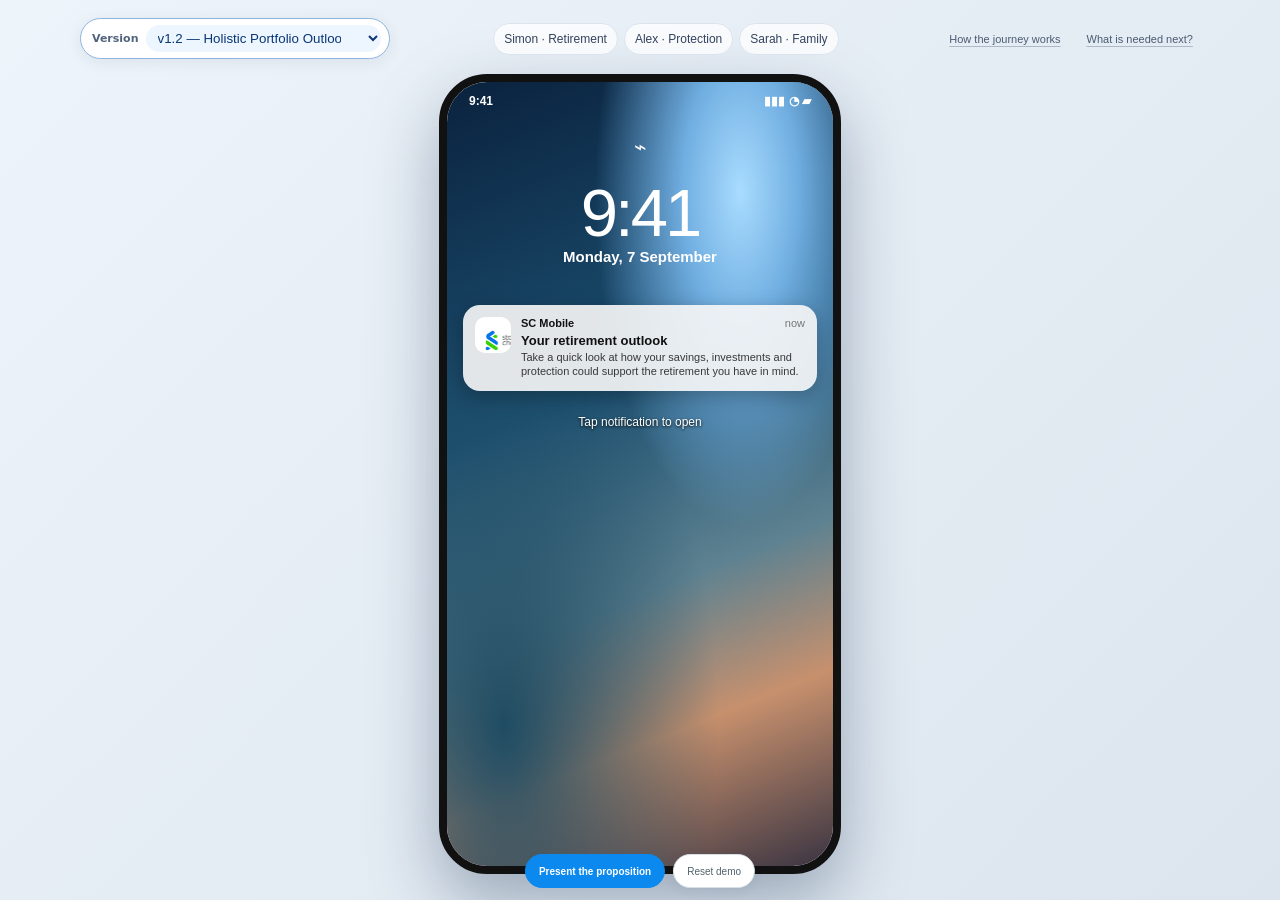
==== versions/v1.2/index.html @ a0df7740 "feat: add holistic portfolio outlook presentation" ====
<!doctype html>
<html lang="en">
  <head>
    <meta charset="utf-8" />
    <meta name="viewport" content="width=device-width, initial-scale=1" />
    <meta name="description" content="SC Mobile needs-intelligence demonstrator using synthetic data." />
    <link rel="icon" href="data:," />
    <title>SCB | Protection Insights Prototype</title>
    <link rel="stylesheet" href="styles.css" />
  </head>
  <body>
    <aside class="demo-bar" aria-label="Prototype controls">
      <nav aria-label="Demo personas">
        <a href="?persona=simon" data-persona="simon" aria-describedby="persona-popover" aria-expanded="false">Simon · Retirement</a>
        <a href="?persona=alex" data-persona="alex" aria-describedby="persona-popover" aria-expanded="false">Alex · Protection</a>
        <a href="?persona=sarah" data-persona="sarah" aria-describedby="persona-popover" aria-expanded="false">Sarah · Family</a>
      </nav>
      <div class="demo-guides" role="group" aria-label="Presenter guides">
      <div class="moment-explainer">
        <button class="moment-trigger" type="button" aria-label="See how the client intelligence journey works" aria-controls="moment-callout" aria-expanded="false">How the journey works</button>
        <aside id="moment-callout" class="moment-callout" role="note" aria-hidden="true">
          <strong>From data to a useful conversation</strong>
          <p class="journey-logic-intro">The deck's strategy, shown through this illustrative customer journey.</p>
          <ol class="journey-logic">
            <li><span class="logic-step">01</span><div><b>Build the client picture</b><small>Bring together bank-held, partner and customer-shared information; make gaps visible.</small><em>In the demo: financial picture</em></div></li>
            <li><span class="logic-step">02</span><div><b>Anticipate a possible need</b><small>Use a life event or financial signal to raise a relevant question before a product.</small><em>In the demo: three illustrative moments</em></div></li>
            <li><span class="logic-step">03</span><div><b>Choose the right response</b><small>Let the customer validate or correct the need, then explore, defer or decline.</small><em>In the demo: customer validation</em></div></li>
            <li><span class="logic-step">04</span><div><b>Start the right conversation</b><small>Offer a useful digital next step or a conversation with an adviser.</small><em>In the demo: options and adviser handoff</em></div></li>
            <li class="logic-future"><span class="logic-step">05</span><div><b>Learn from outcomes</b><small>Use corrections and eventual outcomes to improve future relevance.</small><em>Future state: this prototype keeps responses in-session; it has no learning loop.</em></div></li>
          </ol>
          <small class="logic-footnote">Personas and calculations are illustrative. A modelled need remains a hypothesis until the customer validates it.</small>
        </aside>
      </div>
      <div class="next-steps-explainer">
        <details class="next-steps-details">
          <summary class="moment-trigger" aria-label="See the data and architecture needed for an SCB pilot">What is needed next?</summary>
          <button class="next-guide-backdrop" type="button" tabindex="-1" data-close-next-guide aria-label="Close data readiness guide"></button>
          <aside class="moment-callout next-steps-callout" role="dialog" aria-modal="true" aria-labelledby="next-guide-title">
            <div class="next-guide-heading"><strong id="next-guide-title">A practical path to a trusted household view</strong><button class="next-guide-close" type="button" data-close-next-guide aria-label="Close data readiness guide">×</button></div>
            <p class="journey-logic-intro">Bring mortgage, family, savings and protection context together carefully, then test whether it helps customers understand their outlook.</p>
            <div class="target-data-flow" role="img" aria-label="Bank and partner sources plus customer context flow into a sourced portfolio view, a review question and an appropriate next step">
              <span>Sources</span><i aria-hidden="true">&rsaquo;</i><span>Household view</span><i aria-hidden="true">&rsaquo;</i><span>Portfolio insight</span><i aria-hidden="true">&rsaquo;</i><span>Customer choice</span><i aria-hidden="true">&rsaquo;</i><span>Outcome</span>
            </div>
            <p class="data-flow-caption">Target architecture to validate with SCB. Current platforms, access and ownership are not yet confirmed.</p>
            <section class="recommended-use-case" aria-labelledby="recommended-use-case-title">
              <span class="use-case-kicker">Recommended first increment</span>
              <h2 id="recommended-use-case-title">A trusted snapshot of protection already visible to SCB</h2>
              <p>For one agreed customer group and selected policy categories, create a read-only view with the source and last-updated date. Keep mortgage, family and savings context visible as separate inputs.</p>
              <div class="use-case-boundary"><strong>Be clear about the limit:</strong> this is a starting view, not proof of complete cover, a coverage-gap calculation or a product recommendation. “Not visible” does not mean “no cover.”</div>
              <small><strong>First data gate:</strong> agree a permitted sample, source owner and matching approach; check policyholder/insured links and fields such as insurer, product, status, benefit or limit, and key dates.</small>
            </section>
            <h3 class="increment-heading">What increment one can prove</h3>
            <ol class="increment-list">
              <li><span class="increment-number">1</span><div><b>Check data fitness</b><small>Measure permitted access, links between customer, policyholder and covered person, key-field completeness, freshness, duplicates and conflicting records.</small><em>Learn: which sources and fields are dependable enough for a first view.</em></div></li>
              <li><span class="increment-number">2</span><div><b>Test whether the view makes sense</b><small>Ask reviewers to find a policy, identify its source and date, and explain what “not visible” means.</small><em>Measure: task success, source/status understanding, corrections and confusing labels.</em></div></li>
              <li><span class="increment-number">3</span><div><b>Agree what to build next</b><small>Review data gaps and customer feedback with product, operations and control owners.</small><em>Learn: what customers need to add, which policy type to include next and what permissions are still needed.</em></div></li>
            </ol>
            <div class="first-increment-measures"><b>Measures to establish</b><div><strong>Record quality</strong><span>Reference-checked matches across customer, policyholder and covered person; key-field completeness; record age; duplicates and conflicts.</span></div><div><strong>Customer clarity</strong><span>Can people identify the source and date, distinguish “not visible” from “no cover”, and spot details to correct?</span></div><div><strong>What we learn</strong><span>Which sources are usable, what context is missing, and what should be added in the next increment.</span></div></div>
            <div class="first-increment-outcome"><b>Outcome</b><span>A source-labelled snapshot, a data-quality baseline and an evidence-based next-step decision. Set thresholds after profiling rather than inventing targets in advance.</span></div>
            <div class="data-team-ask"><b>What we need from the Data team</b><span>Help scope the sample, identify policy and household data owners, confirm permitted access and matching keys, and agree how data quality and customer comprehension will be reviewed.</span></div>
            <p class="data-principle"><strong>What this will not prove yet:</strong> total cover, a true protection gap, sales uplift or that every external policy can be identified.</p>
          </aside>
        </details>
      </div>
      </div>
    </aside>
    <div id="persona-popover" class="persona-popover" role="tooltip" aria-hidden="true"></div>
    <main class="stage">
      <section class="phone" aria-label="SC Mobile prototype">
        <div id="app" class="app" aria-live="polite"></div>
      </section>
    </main>
    <footer class="demo-footer" aria-label="Prototype controls">
      <a class="demo-presenter-link" href="presentation.html">Present the proposition</a>
      <button class="demo-reset" type="button" aria-label="Reset demo to the selected persona's starting screen">Reset demo</button>
    </footer>
    <script src="../version-selector.js" defer></script>
    <script src="app.js"></script>
  </body>
</html>
---- versions/v1.2/styles.css ----
:root { --navy:#06296f; --navy-2:#0d3b8f; --blue:#1868d8; --green:#3d9e76; --ink:#17233d; --muted:#64708a; --line:#e8ebf1; --paper:#fff; --wash:#f5f7fb; --warning:#f7a600; --danger:#bb2c3b; --radius:20px; font-family:Inter, ui-sans-serif, system-ui, -apple-system, BlinkMacSystemFont, "Segoe UI", sans-serif; color:var(--ink); }
* { box-sizing:border-box; } body { margin:0; min-width:320px; background:radial-gradient(circle at 50% 10%,#e7f3ff 0,transparent 30%),#eef1f7; }
.demo-bar { position:fixed; z-index:3; top:18px; left:50%; transform:translateX(-50%); width:min(920px,calc(100% - 36px)); display:flex; align-items:center; justify-content:space-between; gap:18px; color:#37445d; font-size:12px; }
.demo-pill { background:#fff; border:1px solid #dde3ed; padding:8px 12px; border-radius:999px; box-shadow:0 3px 15px #15264a14; } .demo-reset { border:1px solid #dde3ed;border-radius:999px;background:#fff;color:#33425f;padding:8px 11px;font:inherit;font-size:11px;cursor:pointer;touch-action:manipulation; } .demo-reset:hover,.demo-reset:focus-visible { border-color:var(--blue);color:var(--navy);outline:2px solid var(--blue);outline-offset:2px; } .demo-bar nav { display:flex; gap:6px; } .demo-bar a { color:#33425f; background:#ffffffb8; border:1px solid #dde3ed; padding:8px 10px; border-radius:999px; text-decoration:none; } .demo-bar a:hover,.demo-bar a:focus { color:var(--navy); border-color:var(--blue); outline:none; }
.moment-explainer { position:relative;display:flex;justify-content:flex-end; }
.moment-trigger { border:0;background:transparent;color:#4c5b72;padding:5px 7px;font:inherit;font-size:11px;text-decoration:underline;text-decoration-color:#aeb8c7;text-underline-offset:3px;cursor:pointer; }
.moment-trigger:hover,.moment-trigger:focus-visible { color:var(--navy);outline:2px solid var(--blue);outline-offset:2px;border-radius:5px; }
.moment-callout { position:absolute;z-index:12;top:calc(100% + 9px);right:0;width:min(310px,calc(100vw - 24px));padding:15px 16px;background:var(--paper);border:1px solid var(--line);border-radius:13px;box-shadow:0 8px 24px #15264a20;color:var(--ink);font-size:12px;line-height:1.45;opacity:0;visibility:hidden;transform:translateY(-3px);transition:opacity .18s ease,transform .18s ease,visibility .18s;pointer-events:none; }
.moment-callout:before { content:"";position:absolute;right:22px;top:-7px;width:12px;height:12px;background:var(--paper);border-top:1px solid var(--line);border-left:1px solid var(--line);transform:rotate(45deg); }
.moment-callout.is-visible { opacity:1;visibility:visible;transform:translateY(0);pointer-events:auto; }
.moment-callout > strong { display:block;font-size:14px;line-height:1.25; }
.moment-callout p { margin:8px 0;color:#344158;font-size:13px;line-height:1.55; }
.moment-callout small { display:block;padding-top:7px;border-top:1px solid var(--line);color:var(--muted);font-size:11px; }
.moment-callout { width:min(440px,calc(100vw - 24px));max-height:min(76vh,690px);overflow-y:auto;overscroll-behavior:contain; }
.moment-callout > strong { font-size:16px; }
.moment-callout .journey-logic-intro { margin:5px 0 12px;color:#66727c;font-size:11px;line-height:1.4; }
.journey-logic { display:grid;gap:7px;margin:0;padding:0;list-style:none; }
.journey-logic li { display:grid;grid-template-columns:25px minmax(0,1fr);gap:9px;padding:9px 10px;border:1px solid #e7edf1;border-radius:10px;background:#fbfcfd; }
.journey-logic .logic-step { width:24px;height:24px;display:grid;place-items:center;border-radius:50%;background:#e7f5ff;color:#0874bd;font-size:9px;font-weight:850; }
.journey-logic li > div { min-width:0; }
.journey-logic b,.journey-logic small,.journey-logic em { display:block; }
.journey-logic b { color:#202a32;font-size:10px;line-height:1.3; }
.journey-logic li small { padding:0;border:0;color:#5d6871;font-size:9px;line-height:1.4; }
.journey-logic em { margin-top:4px;color:#0874bd;font-size:8px;font-style:normal;font-weight:750;line-height:1.35; }
.journey-logic .logic-future { border-style:dashed;background:#fffefa; }
.journey-logic .logic-future .logic-step { background:#f3f0e7;color:#786736; }
.moment-callout .logic-footnote { margin-top:10px;padding-top:8px;color:#64717a;font-size:9px;line-height:1.4; }
.stage { min-height:100vh; display:grid; place-items:center; padding:74px 24px 26px; } .phone { width:402px; height:820px; background:#fff; border:11px solid #151d2a; border-radius:45px; overflow:hidden; box-shadow:0 28px 68px #1c33545c,0 1px 0 #ffffffa8 inset; position:relative; } .phone-status { height:31px; color:#fff; background:var(--navy); display:flex; align-items:center; justify-content:space-between; font-size:12px; font-weight:700; padding:0 18px; letter-spacing:.2px; }
.app { height:calc(100% - 31px); overflow:hidden; background:var(--wash); position:relative; } .screen { height:100%; overflow-y:auto; overflow-x:hidden; overscroll-behavior:contain; -webkit-overflow-scrolling:touch; padding-bottom:82px; scrollbar-width:thin; scrollbar-color:#cbd2dc transparent; } .screen::-webkit-scrollbar { display:block;width:4px; } .screen::-webkit-scrollbar-thumb { background:#cbd2dc;border-radius:999px; }
.top-gradient { min-height:136px; padding:15px 18px 20px; color:#fff; background:linear-gradient(150deg,#143f96,#051955 72%); } .top-line { display:flex; justify-content:space-between; align-items:center; } .avatar { display:flex; align-items:center; gap:8px; font-size:12px; } .avatar-circle { width:28px; height:28px; display:grid; place-items:center; border-radius:50%; background:#e7fbf5; color:#057557; font-weight:800; } .quick-actions { display:flex; gap:10px; } .icon-button { border:0; background:#ffffff15; color:inherit; width:31px; height:31px; display:grid; place-items:center; border-radius:50%; cursor:pointer; font-size:16px; } .top-gradient h1 { font-size:22px; margin:22px 0 4px; letter-spacing:-.5px; } .top-gradient p { margin:0; font-size:13px; color:#dce9ff; }
.content { padding:0 14px 16px; } .card { background:var(--paper); border:1px solid var(--line); box-shadow:0 2px 8px #17233d08; border-radius:var(--radius); } .insight-card { margin-top:-29px; padding:15px; position:relative; } .eyebrow { color:var(--blue); text-transform:uppercase; font-weight:800; font-size:10px; letter-spacing:.75px; } .insight-head { display:flex; gap:12px; align-items:flex-start; } .spark { flex:0 0 40px; height:40px; display:grid; place-items:center; background:#e9f0ff; border-radius:14px; font-size:22px; } .insight-card h2,.panel h2 { font-size:16px; margin:4px 0 6px; letter-spacing:-.25px; } .insight-card p,.panel p { margin:0; color:var(--muted); font-size:12px; line-height:1.45; } .arrow-link { margin-top:12px; width:100%; border:0; color:var(--blue); background:#f1f6ff; font-weight:750; border-radius:12px; padding:11px; cursor:pointer; text-align:left; }
.section-title { margin:20px 3px 10px; display:flex; justify-content:space-between; font-size:14px; font-weight:800; } .section-title button { border:0;background:transparent;color:var(--blue);font-size:12px;font-weight:700;cursor:pointer; } .icon-grid { padding:12px 5px; display:grid; grid-template-columns:repeat(5,1fr); gap:8px; } .category { text-align:center; font-size:10px; color:#45516a; } .category-icon { width:45px; height:45px; margin:0 auto 5px; border-radius:50%; display:grid; place-items:center; background:#f5f8ff; font-size:22px; } .portfolio { padding:13px; display:flex; gap:12px; align-items:center; } .portfolio-art { width:62px; height:56px; display:grid; place-items:center; background:#eaf8f7; border-radius:15px; font-size:26px; } .portfolio strong { display:block;font-size:13px; } .portfolio small { color:var(--muted); display:block; font-size:11px; margin:4px 0 8px; } .small-action { border:0;background:#eaf1ff;color:var(--blue);font-weight:800;border-radius:9px;padding:6px 10px;font-size:11px;cursor:pointer; }
.bottom-nav { position:absolute; bottom:0; left:0; right:0; height:72px; background:#fff; border-top:1px solid var(--line); display:flex; justify-content:space-around; align-items:center; z-index:2; } .nav-item { border:0; background:transparent; color:#69758d; font-size:9px; display:grid; gap:3px; place-items:center; cursor:pointer; } .nav-item span { font-size:18px; } .nav-item.active { color:var(--navy); font-weight:800; }
.journey-top { background:#fff; padding:13px 15px 9px; border-bottom:1px solid var(--line); display:flex; align-items:center; gap:10px; position:sticky; top:0; z-index:1; } .back { border:0;background:transparent;color:var(--ink);font-size:25px;line-height:1;cursor:pointer;padding:0 3px; } .journey-title { font-size:14px;font-weight:800; flex:1; } .reset { border:0;background:#f1f3f8;color:#44516b;border-radius:9px;padding:7px 9px;font-size:10px;font-weight:700;cursor:pointer; }
.journey { padding:15px; } .notice { background:#fff8e8; color:#6c4b00; padding:9px 11px; border-radius:10px; font-size:10px; line-height:1.35; margin-bottom:12px; } .hero { border-radius:22px; padding:18px; color:white; background:linear-gradient(145deg,#113a96,#072363); } .hero .eyebrow { color:#bcd8ff; } .hero h1 { font-size:23px; margin:7px 0 8px; letter-spacing:-.7px; } .hero p { color:#e3edff; font-size:12px; line-height:1.45; margin:0; } .gap-number { display:flex; align-items:end; justify-content:space-between; margin-top:15px; padding-top:13px; border-top:1px solid #ffffff38; } .gap-number b { font-size:28px;letter-spacing:-1px; } .gap-number span { font-size:10px; text-align:right; color:#c9dafe; }
.tabs { display:flex; gap:4px; overflow-x:auto; margin:16px 0 12px; padding-bottom:2px; } .tabs button { white-space:nowrap;border:1px solid var(--line); background:#fff; color:#65718a; padding:8px 10px; font-size:11px;border-radius:999px;cursor:pointer; } .tabs button.active { background:var(--navy);border-color:var(--navy);color:white;font-weight:750; } .panel { padding:15px; } .panel + .panel { margin-top:10px; } .panel h3 { font-size:13px;margin:0 0 8px; } .signal-list { display:grid; gap:9px; margin:12px 0 0; } .signal { display:flex; gap:10px; align-items:flex-start; font-size:12px;line-height:1.35; } .tick { color:#168266;font-weight:900; }
.formula { margin-top:12px; padding:11px; background:#f5f7fb; border-radius:11px; color:#49566f; font-size:11px; line-height:1.45; } .formula strong { color:var(--ink); } .assumption { padding:11px 0; border-bottom:1px solid var(--line); } .assumption:last-child { border:0; } .assumption label { display:flex; justify-content:space-between; gap:8px; font-size:11px;font-weight:700; } .assumption output { color:var(--blue);white-space:nowrap; } input[type="range"] { width:100%; accent-color:var(--blue); margin:10px 0 0; } .input-row { margin-top:9px;display:flex;align-items:center;gap:8px;color:var(--muted);font-size:11px; } .input-row input { min-width:0; flex:1;border:1px solid #cfd6e2;border-radius:9px;padding:8px;font:inherit;font-size:12px; } .input-row button { border:0;border-radius:9px;background:#edf3ff;color:var(--blue);font-weight:800;font-size:11px;padding:0 10px;cursor:pointer; }
.choice { display:flex; gap:11px; padding:11px 0; border-bottom:1px solid var(--line); } .choice:last-child { border:0; } .choice-icon { width:31px;height:31px;display:grid;place-items:center;border-radius:10px;background:#edf4ff; } .choice strong { font-size:12px;display:block;margin:1px 0 3px; } .choice small { color:var(--muted);font-size:10px;line-height:1.35;display:block; } .product { padding:13px; } .product + .product { margin-top:9px; } .product-top { display:flex;justify-content:space-between;gap:8px; } .product h3 { font-size:13px;margin:0 0 4px; } .badge { color:#146e58;background:#e8f8f3;border-radius:999px;padding:4px 7px;font-size:9px;font-weight:800;height:max-content; } .product p { font-size:11px; } .product button { margin-top:10px; border:1px solid #b9ccf2;background:white;color:var(--blue);border-radius:9px;padding:7px 9px;font-weight:800;font-size:10px;cursor:pointer; }
.actions { display:grid;grid-template-columns:1fr 1fr;gap:9px;margin-top:14px; } .primary,.secondary,.quiet { border-radius:11px; padding:11px 8px; font-weight:800;font-size:11px;cursor:pointer; } .primary { grid-column:span 2;border:0;background:var(--blue);color:#fff; } .secondary { border:1px solid #afc7ee;background:#fff;color:var(--blue); } .quiet { border:0;background:#f0f2f6;color:#58647b; } .status-card { padding:14px; border-radius:15px; background:#eef7f4; color:#17674f; margin-top:12px; font-size:12px;line-height:1.45; } .booking { text-align:center;padding:24px 15px; } .booking .booking-icon { font-size:42px; } .booking h2 { font-size:19px; }
@media (max-width:600px) { .demo-bar { position:static;transform:none;width:100%;padding:10px;justify-content:center;flex-wrap:wrap;background:#fff; } .demo-bar nav { width:100%;justify-content:center; } .moment-explainer { width:100%;justify-content:center;flex-wrap:wrap; } .moment-callout { position:static;display:none;width:100%;max-height:52dvh;margin-top:6px;text-align:left; } .moment-callout:before { display:none; } .moment-callout.is-visible { display:block; } .stage { padding:0;display:block;min-height:calc(100vh - 88px); } .phone { width:100%;height:calc(100vh - 88px);border:0;border-radius:0;box-shadow:none; } }
@media (min-width:601px) and (max-width:900px) { .demo-bar { flex-wrap:wrap;justify-content:center;gap:6px 14px; } .moment-explainer { flex:1 0 100%; } }

/* Current SC Mobile Singapore reference alignment */
:root { --navy:#0b0b0b; --blue:#0b89ee; --green:#49d600; --ink:#0c0c0d; --muted:#646464; --line:#e5e5e5; --wash:#fff; font-family:Raleway, Arial, Helvetica, sans-serif; }
body { background:linear-gradient(135deg,#edf4fa,#dce5ee); } .phone { height:856px; border:8px solid #111; border-radius:48px; background:#111; } .app { height:100%; } .phone-status { display:none; } .screen { padding-bottom:88px; background:#fff; }
.lock-screen { height:100%; color:#fff; background:radial-gradient(circle at 73% 15%,#b5d7ff 0 3%,transparent 20%),linear-gradient(150deg,#092742 0%,#2a769e 48%,#e1a36e 49%,#472735 100%); position:relative; overflow:hidden; } .lock-screen:after { content:""; position:absolute; inset:48% -10% -10%; background:linear-gradient(150deg,transparent 20%,#0d2634 21% 32%,transparent 33% 40%,#142837 41% 56%,transparent 57%); opacity:.85; } .lock-status { height:37px;padding:12px 22px 0;display:flex;justify-content:space-between;font-size:12px;font-weight:800;position:relative;z-index:1; } .lock-content { padding:16px 16px;position:relative;z-index:1; } .lock-lock { display:block;text-align:center;font-size:21px;opacity:.95; } .lock-time { text-align:center;font-size:67px;font-weight:300;letter-spacing:-3px;margin-top:15px; } .lock-date { text-align:center;font-size:15px;font-weight:650; margin-top:-3px; } .push-card { margin-top:40px; padding:12px; width:100%; border:0; border-radius:17px; background:#f7f7f7e8; color:#111; display:flex; text-align:left; gap:10px; cursor:pointer; box-shadow:0 6px 20px #0004; backdrop-filter:blur(16px); } .push-app { width:36px;height:36px; border-radius:10px; background:#fff; padding:7px 4px; display:grid;place-items:center; overflow:hidden; } .push-app img { width:62px;max-width:none; } .push-copy { flex:1;min-width:0; } .push-copy div { display:flex;justify-content:space-between;font-size:11px; } .push-copy div span { color:#777; } .push-copy b { display:block;font-size:13px;margin:4px 0 2px; } .push-copy p { margin:0;color:#383838;font-size:11px;line-height:1.3; } .tap-hint { text-align:center;margin-top:24px;font-size:12px;text-shadow:0 1px 3px #000; }
.sc-home { color:#080808; } .sc-header { padding:8px 17px 9px; } .sc-app-status { height:27px;display:flex;justify-content:space-between;align-items:center;font-size:11px;font-weight:750; } .sc-header-actions { display:flex;justify-content:space-between;align-items:center;height:40px; } .sc-header-actions > div:last-child { display:flex;align-items:center;gap:12px; } .sc-icon { position:relative;border:0;background:transparent;font-size:24px;padding:0;color:#111;line-height:1;cursor:pointer; } .sc-icon i { position:absolute;width:8px;height:8px;border-radius:50%;background:var(--green);right:0;top:0; } .logout { border:0;background:#111;color:#fff;border-radius:0 0 0 19px;padding:10px 15px 10px 16px;font:650 11px inherit;cursor:pointer; } .sc-header h1 { font-size:28px;line-height:1.1;margin:19px 0 16px;font-weight:800;letter-spacing:-1px; } .sc-content { padding:0 14px 18px; } .sc-promo { width:100%;border-radius:15px;display:block;box-shadow:0 1px 3px #0002; } .actual-quick-actions { display:grid;grid-template-columns:repeat(4,1fr);gap:3px;padding:12px 2px 7px; } .actual-quick-actions button { border:0;background:transparent;padding:0;cursor:pointer; } .actual-quick-actions img { width:100%;display:block; } .in-app-notification { width:100%;border:1px solid #bceba5;border-left:5px solid var(--green);border-radius:12px;background:#fff;padding:11px;display:flex;align-items:center;gap:10px;text-align:left;cursor:pointer;box-shadow:0 2px 7px #0000000d;margin:5px 0 13px; } .insight-dot { width:30px;height:30px;border-radius:50%;display:grid;place-items:center;background:#e8f9de;color:#16843b;font-size:15px; } .in-app-notification b,.in-app-notification small { display:block; } .in-app-notification b { font-size:12px; } .in-app-notification small { font-size:11px;color:#4f4f4f;margin-top:2px; } .chevron { margin-left:auto;font-size:24px;color:var(--blue); } .sc-state { font-size:11px;padding:10px 12px;border-radius:10px;background:#eef9e9;margin:5px 0 13px;display:flex;align-items:center;justify-content:space-between;gap:8px; } .sc-state button { border:0;background:#fff;border-radius:7px;padding:6px;color:#176d2e;font:700 10px inherit;cursor:pointer; }
.assets-card { border:1px solid #dedede;border-radius:20px;overflow:hidden;background:#fff; } .assets-title { display:flex;align-items:center;gap:5px;padding:13px 13px 11px;border-bottom:1px solid #ddd;font-size:14px; } .assets-title button { margin-left:auto;border:0;background:transparent;font-size:18px;color:var(--blue);cursor:pointer; } .asset-row { min-height:72px;display:flex;align-items:center;gap:9px;padding:10px 13px;position:relative; } .asset-green { position:absolute;left:0;top:0;bottom:0;width:4px;background:var(--green); } .asset-row div { flex:1; } .asset-row b { display:block;font-size:18px; } .asset-row small { display:block;color:#767676;font-size:10px;margin-top:3px; } .asset-row strong { font-size:11px; } .asset-row > span:last-child { color:var(--blue);font-size:17px; } .asset-actions { background:#e4ffc9;padding:11px;display:flex;gap:8px; } .asset-actions button { border:2px solid #52aeea;background:#fff;color:#1772ba;border-radius:8px;padding:8px 7px;font:700 11px inherit;cursor:pointer; } .account-row { margin:12px;border:1px solid #77b8eb;border-radius:17px;padding:13px;display:grid;gap:4px; } .account-row b { font-size:15px; } .account-row span { font-size:12px; } .account-row strong { font-size:15px;font-weight:500; }
.actual-nav { padding:0;display:block;height:79px;background:#fff;overflow:hidden; } .actual-nav img { display:block;width:100%;height:100%;object-fit:fill; } .nav-hit { position:absolute;top:0;bottom:0;border:0;background:transparent;cursor:pointer; } .home-hit { left:0;width:20%; } .insight-hit { left:39%;width:22%; } .bottom-nav:not(.actual-nav) { display:none; }
.journey-top { padding:12px 15px;border-bottom:1px solid #ddd;background:#fff; } .journey-title { font-size:13px;color:#111; } .back { color:#111; } .reset { background:#eff9e9;color:#1a7a31; } .journey { padding:14px;background:#fff; } .notice { border-left:4px solid var(--green);background:#f3faee;color:#285433;border-radius:5px; } .hero { background:linear-gradient(125deg,#117fe5,#005fc9);border-radius:16px;box-shadow:none; } .hero .eyebrow { color:#d6ffc6; } .card { box-shadow:none;border-color:#e1e1e1;border-radius:16px; } .tabs button.active,.primary { background:var(--blue);border-color:var(--blue); } .tabs button { color:#444;border-radius:8px; } .tabs button.active { color:#fff; } .arrow-link,.small-action { color:#0873d1;background:#eef8ff; } .choice-icon { background:#e8f9de;color:#238848; } .badge { background:#e8f9de;color:#176f36; } .secondary { color:#0873d1;border-color:#73b7ef; } .formula { background:#eff9ff; } input[type="range"] { accent-color:var(--blue); }

/* Rebuilt mobile components — no screenshot slices are used as layout. */
.email-screen { height:100%;overflow-y:auto;background:#fff;color:#111;padding-bottom:22px; } .email-status { height:35px;padding:11px 18px 0;display:flex;justify-content:space-between;font-size:11px;font-weight:800; } .email-toolbar { height:50px;display:flex;align-items:center;justify-content:space-between;padding:0 16px;border-bottom:1px solid #ececec;color:#146dd2; } .email-toolbar button { border:0;background:transparent;font-size:28px;color:#146dd2; } .email-toolbar b { color:#202020;font-size:15px; } .email-message { padding:22px 20px; } .email-sender { display:flex;align-items:center;gap:9px;margin-bottom:25px; } .mail-mark { width:38px;height:38px;border-radius:10px;border:1px solid #e7e7e7;display:grid;place-items:center;overflow:hidden;background:#fff; } .mail-mark img { width:66px;max-width:none; } .email-sender div:nth-child(2) { display:grid;gap:2px;flex:1; } .email-sender b { font-size:13px; } .email-sender small { font-size:10px;color:#777; } .email-sender button { border:0;background:transparent;font-size:18px; } .email-message h1 { font-size:24px;line-height:1.15;letter-spacing:-.8px;margin:0 0 8px; } .email-preheader { margin:0;color:#646464;font-size:13px; } .email-divider { height:1px;background:#ececec;margin:20px 0; } .email-message p { font-size:13px;line-height:1.55; } .email-callout { margin:20px 0;background:linear-gradient(135deg,#eefaff,#e4ffcf);border-left:5px solid var(--green);border-radius:11px;padding:15px;display:grid;gap:5px; } .email-callout span { color:#1771c1;font-size:10px;font-weight:800;text-transform:uppercase;letter-spacing:.6px; } .email-callout b { font-size:15px; } .email-callout small,.email-fine { font-size:10px!important;color:#666;line-height:1.45; } .email-cta { width:100%;border:0;border-radius:9px;background:#0c84e8;color:#fff;padding:13px;font:800 13px inherit;cursor:pointer; }
.sc-header-actions > img { width:108px;height:auto;object-fit:contain; } .sc-content h1 { margin:0;font-size:25px;letter-spacing:-.8px; } .sc-subtitle { font-size:12px;color:#686868;margin:4px 0 16px; } .sc-promo,.actual-quick-actions { display:none; } .sc-promo-card { min-height:170px;position:relative;overflow:hidden;border-radius:17px;padding:18px;color:#fff;background:linear-gradient(120deg,#104ab3,#0794e8);box-shadow:0 3px 7px #0a6cc42e; } .promo-kicker { position:relative;z-index:1;font-size:10px;font-weight:800;letter-spacing:.65px;text-transform:uppercase;color:#d9ffd0; } .sc-promo-card h2 { position:relative;z-index:1;max-width:225px;font-size:20px;line-height:1.1;letter-spacing:-.6px;margin:8px 0; } .sc-promo-card p { position:relative;z-index:1;max-width:210px;font-size:11px;line-height:1.4;margin:0 0 12px;color:#eaf6ff; } .sc-promo-card button { position:relative;z-index:1;border:0;border-radius:999px;background:#111;color:#fff;padding:8px 13px;font:800 10px inherit;cursor:pointer; } .promo-orb { position:absolute;border-radius:50%;opacity:.95; } .orb-one { width:190px;height:190px;right:-50px;bottom:-56px;background:#55db15; } .orb-two { width:110px;height:110px;right:18px;top:-35px;background:#a1e5ff;opacity:.5; } .quick-actions-row { display:grid;grid-template-columns:repeat(5,1fr);gap:5px;padding:16px 0 10px; } .quick-actions-row button { border:0;background:transparent;color:#176fc3;padding:0;display:grid;justify-items:center;gap:5px;font:700 9px inherit;cursor:pointer; } .quick-actions-row span { display:grid;place-items:center;width:42px;height:42px;border-radius:50%;color:#fff;background:linear-gradient(145deg,#1497f6,#146fd6);box-shadow:0 4px 0 #0e5dbd,0 7px 8px #1575d63a;font-size:21px; }
.rebuilt-nav { height:76px;padding:4px 3px;background:#fff;border-top:1px solid #e6e6e6;display:grid;grid-template-columns:repeat(5,1fr);align-items:stretch; } .rebuilt-nav .nav-link { border:0;background:transparent;color:#111;display:grid;place-items:center;align-content:center;gap:3px;font:650 8px inherit;cursor:pointer;white-space:nowrap; } .rebuilt-nav .nav-link span { font-size:20px;line-height:19px;color:#111; } .rebuilt-nav .nav-link.active { color:#111;font-weight:800; } .rebuilt-nav .nav-link.active span { width:37px;height:37px;display:grid;place-items:center;border-radius:50%;background:linear-gradient(145deg,#1895ed,#076bc8);color:#fff;box-shadow:0 3px 0 var(--green); } .actual-nav { display:none!important; }
.panel-kicker { color:#2076ca;font-size:10px;font-weight:800;text-transform:uppercase;letter-spacing:.7px; } .scenario-panel .formula { border-left:4px solid var(--blue);border-radius:7px;padding:12px; } .hero-assistant { margin-top:14px;background:#fff;color:#086ec6;border:0;border-radius:999px;padding:9px 12px;font:800 11px inherit;cursor:pointer; } .assistant-panel { margin-top:12px;border:1px solid #cbe9ff;border-radius:15px;background:#f7fcff;overflow:hidden;box-shadow:0 7px 18px #1374bd1c; } .assistant-head { display:flex;align-items:center;gap:9px;padding:12px;background:#e5f6ff; } .assistant-mark { width:31px;height:31px;display:grid;place-items:center;border-radius:50%;background:linear-gradient(145deg,#16a5ed,#1964cf);color:#fff; } .assistant-head div:nth-child(2) { flex:1;display:grid;gap:2px; } .assistant-head span { color:#1b70b8;font-size:10px;font-weight:800; } .assistant-head b { font-size:13px; } .assistant-head button { border:0;background:transparent;font-size:22px;color:#4b6272;cursor:pointer; } .assistant-message { margin:12px;padding:12px;border-radius:12px;background:#fff;font-size:12px;line-height:1.45; } .assistant-prompts { display:flex;flex-wrap:wrap;gap:7px;padding:0 12px 7px; } .assistant-prompts button { border:1px solid #9acff3;background:#fff;color:#156eb3;border-radius:999px;padding:7px 9px;font:700 10px inherit;cursor:pointer; } .assistant-panel > p { padding:0 12px 12px;margin:2px 0 0;color:#65717b;font-size:9px; }

.banking-home { position:relative; } .bank-promo { min-height:160px;position:relative;overflow:hidden;border-radius:17px;padding:18px;color:#fff;background:linear-gradient(130deg,#243d9e,#007ee5); } .bank-promo span { font-size:10px;font-weight:800;letter-spacing:.7px;text-transform:uppercase;color:#d7ffce; } .bank-promo h2 { position:relative;z-index:1;font-size:21px;line-height:1.08;margin:10px 0;letter-spacing:-.6px; } .bank-promo-art { position:absolute;right:25px;bottom:16px;width:64px;height:64px;display:grid;place-items:center;border:7px solid #6fe11f;border-radius:8px;color:#fff;font-size:31px;transform:rotate(-8deg);background:#0a99ed; } .in-app-pop { position:absolute;left:14px;right:14px;top:170px;z-index:4;border:0;border-left:5px solid var(--green);border-radius:15px;background:#fff;padding:12px;box-shadow:0 13px 28px #0b3c7540;display:flex;align-items:center;gap:10px;text-align:left;cursor:pointer;animation:pop-in .55s cubic-bezier(.2,.9,.3,1) both; } .in-app-pop .pop-app { width:37px;height:37px;border-radius:12px;display:grid;place-items:center;background:linear-gradient(145deg,#179bf1,#0f63c7);color:#fff;font-size:18px;box-shadow:0 3px 0 var(--green); } .in-app-pop span:nth-child(2) { flex:1;display:grid;gap:3px; } .in-app-pop b { font-size:12px; } .in-app-pop small { font-size:10px;line-height:1.3;color:#515151; } .in-app-pop > strong { color:#0b7edc;font-size:24px;font-weight:400; } @keyframes pop-in { from { opacity:0;transform:translateY(-18px) scale(.96) } to { opacity:1;transform:none } }
.scenario-controls { display:grid;gap:10px;margin-top:12px; } .scenario-control { position:relative;display:grid;grid-template-columns:32px 1fr auto;gap:8px;align-items:start;padding:13px;border:1px solid #dce8f4;border-radius:14px;background:linear-gradient(135deg,#fff,#f8fcff); } .scenario-number { width:26px;height:26px;display:grid;place-items:center;border-radius:50%;background:#e8f8df;color:#237b3b;font-size:9px;font-weight:800; } .scenario-copy label { display:block;font-size:12px;font-weight:800;line-height:1.25; } .scenario-copy small { display:block;margin-top:3px;color:#66717a;font-size:9px;line-height:1.35; } .scenario-control output { color:#0877d0;font-size:12px;font-weight:800;white-space:nowrap; } .scenario-control > input { grid-column:2 / 4;width:100%;margin:4px 0 0; } .scenario-edit { grid-column:2 / 4;display:flex;justify-content:space-between;align-items:center;margin-top:2px;padding-top:9px;border-top:1px solid #edf1f5;color:#68727a;font-size:9px; } .scenario-edit > div { display:flex;align-items:center;gap:3px;color:#296aa2;font-size:10px; } .scenario-edit input { width:78px;border:0;border-bottom:1px solid #99c8ea;background:transparent;color:#126fb8;font:800 11px inherit;text-align:right;padding:2px;outline:none; }
.assistant-sheet { position:absolute;z-index:8;inset:0;display:flex;align-items:flex-end;background:#07214470;backdrop-filter:blur(2px); } .assistant-sheet .assistant-panel { width:100%;margin:0;border:0;border-radius:22px 22px 0 0;background:#f6fbff;box-shadow:0 -14px 36px #002d5d4a;max-height:78%;display:flex;flex-direction:column; } .assistant-sheet .assistant-head { padding:15px 16px; } .chat-stream { overflow-y:auto;padding:13px 14px 7px;display:grid;gap:8px; } .chat-bubble { max-width:88%;padding:10px 11px;border-radius:13px;font-size:12px;line-height:1.4; } .chat-bubble.assistant { justify-self:start;background:#fff;color:#152332;border:1px solid #deedf7;border-bottom-left-radius:3px; } .chat-bubble.user { justify-self:end;background:#0c83e7;color:#fff;border-bottom-right-radius:3px; } .assistant-sheet .assistant-prompts { padding:8px 14px;border-top:1px solid #dceaf3; } .assistant-sheet .assistant-panel > p { padding:0 14px 14px; }

.quick-actions-row button { color:#176fc3; } .quick-actions-row button img { width:45px;height:45px;object-fit:contain;border-radius:50%;display:block;filter:drop-shadow(0 4px 3px #126ecb2e); } .quick-actions-row button span { display:none; }
.chat-cta { margin:0 14px 9px;border:0;border-radius:10px;background:#087fe0;color:#fff;padding:11px;font:800 12px inherit;cursor:pointer; }
.products-panel { overflow:hidden; } .product-card { display:flex;gap:11px;align-items:stretch;padding:0;overflow:hidden;border:1px solid #dce7f0;background:#fff; } .product-visual { width:71px;min-width:71px;display:grid;place-items:center;font-size:31px;color:#fff;background:linear-gradient(150deg,#1a97ed,#1266cb); } .product-visual-1 { background:linear-gradient(150deg,#64d60d,#0c89d9); } .product-body { flex:1;min-width:0;padding:12px 12px 12px 0; } .product-body .badge { display:inline-flex;max-width:100%;white-space:normal;line-height:1.2;margin-bottom:7px; } .product-body h3 { margin:0 0 4px;line-height:1.25; } .product-body p { margin:0;line-height:1.4; } .product-body button { margin-top:9px; }
.booking-next { margin:14px 0;padding:12px;border-radius:11px;background:#eef9ff;display:grid;gap:6px;text-align:left; } .booking-next b { color:#126cb1;font-size:11px; } .booking-next span { color:#485866;font-size:10px;line-height:1.3; } .booking-fine { color:#69747d!important;font-size:10px!important; }
.banking-home { background:#f8f8f8; } .banking-header { color:#fff;background:linear-gradient(145deg,#2665d5,#23b1c5);padding:8px 17px 18px; } .banking-header .sc-app-status { color:#fff; } .banking-header .sc-icon { color:#fff; } .banking-header h1 { margin:20px 0 0;font-size:27px;letter-spacing:-.7px; } .banking-body { padding:0 14px 18px; } .transfer-panel { display:grid;grid-template-columns:repeat(3,1fr);gap:17px 6px;margin-top:-1px;padding:22px 8px 19px;border:2px solid #59dcef;border-bottom-color:#4cda41;border-radius:28px;background:#fff; } .transfer-option { display:grid;justify-items:center;align-content:start;text-align:center;gap:5px;font-size:11px;line-height:1.13; } .transfer-option img { width:55px;height:55px;object-fit:contain; } .transfer-option b { font-weight:800; } .transfer-pills { display:grid;grid-template-columns:repeat(4,1fr);gap:6px;padding:14px 0; } .transfer-pills button { border:2px solid #5fddda;border-bottom-color:#47d53c;border-radius:12px;background:#fff;padding:8px 3px;font:800 9px inherit;cursor:pointer;white-space:nowrap; } .transfer-tabs { display:flex;justify-content:space-between;gap:3px;margin:3px 0 20px; } .transfer-tabs button { border:0;background:transparent;color:#606060;padding:8px 6px;border-radius:999px;font:600 11px inherit;cursor:pointer;white-space:nowrap; } .transfer-tabs .selected { background:#e9f2ff;color:#2377c5;font-weight:800; } .banking-body h2 { font-size:15px;margin:14px 0; } .transaction-row { height:67px;display:flex;align-items:center;gap:10px;margin-bottom:10px;padding:12px 15px;border:1px solid #dedede;border-radius:12px;background:#fff; } .transaction-row span { color:#5f6670;font-size:21px; } .transaction-row i { flex:1; } .transaction-row b { font-size:15px; }

/* Corrected SC-icon rendering and non-obstructive notification placement. */
.quick-actions-row button img,.transfer-option img,.product-visual img { display:block;background:#fff;border-radius:50%;object-fit:contain; } .banking-header { padding-bottom:102px; } .banking-home .in-app-pop { top:121px; } .product-visual img { width:49px;height:49px; } .product-visual { font-size:0; }

/* Centered SC-derived line icons, placed on prototype-controlled circular backgrounds. */
.quick-actions-row button img,.transfer-option img,.product-visual img { padding:10px;background:linear-gradient(145deg,#1598f0,#0868ca);box-shadow:0 3px 0 #4ddc27,0 5px 9px #0d73cf2b; } .quick-actions-row button img { width:46px;height:46px; } .transfer-option img { width:52px;height:52px; } .product-visual img { width:50px;height:50px;padding:11px;background:linear-gradient(145deg,#1aa1f2,#1365c7);box-shadow:none; }
.transfer-pills button { display:flex;align-items:center;justify-content:center;gap:5px; } .transfer-pills button img { width:17px;height:17px;padding:3px;border-radius:50%;background:linear-gradient(145deg,#1598f0,#0868ca); }
.banking-home .in-app-pop { border:1px solid #5595e4;border-left:0;background:linear-gradient(135deg,#071b5c,#124c9d);color:#fff;box-shadow:0 14px 28px #09214f61; } .banking-home .in-app-pop b { color:#fff;font-size:12px; } .banking-home .in-app-pop small { color:#d8e8ff; } .banking-home .in-app-pop > strong { color:#78e742; } .banking-home .pop-app { background:#fff;color:#086fc8;box-shadow:0 3px 0 #56d51d; }

/* High-contrast vector icon system for all interactive banking and product controls. */
.sc-line-icon { display:grid!important;place-items:center;flex:0 0 auto;width:46px;height:46px;border-radius:50%;background:linear-gradient(145deg,#1598f0,#0868ca);color:#fff;box-shadow:0 3px 0 #4ddc27,0 5px 9px #0d73cf2b; } .sc-line-icon svg { width:25px;height:25px;display:block; } .quick-actions-row button .sc-line-icon { margin:0 auto; } .transfer-option .sc-line-icon { width:52px;height:52px; } .transfer-option .sc-line-icon svg { width:28px;height:28px; } .transfer-pills button .sc-line-icon { width:20px;height:20px;padding:3px;box-shadow:none; } .transfer-pills button .sc-line-icon svg { width:14px;height:14px;stroke-width:2.5; } .product-visual .sc-line-icon { width:50px;height:50px;box-shadow:none;background:linear-gradient(145deg,#1598f0,#0868ca); } .product-visual .sc-line-icon svg { width:27px;height:27px;stroke-width:2.5; }

/* Timed SC Mobile notification: separate from all persistent Portfolio Intelligence cards. */
.banking-home .notification-arrived { top:114px;left:18px;right:18px;min-height:76px;padding:10px 12px;border:0;border-radius:18px;background:rgba(255,255,255,.96);color:#111;box-shadow:0 16px 32px #06255366;backdrop-filter:blur(16px);animation:notification-slide-in .58s cubic-bezier(.16,.95,.25,1) both; } .notification-logo { width:42px;height:42px;display:grid!important;place-items:center;overflow:hidden;border-radius:12px;background:#fff;border:1px solid #e6eaf0;box-shadow:0 2px 5px #001f3d1a; } .notification-logo img { width:74px;max-width:none; } .notification-copy { flex:1;min-width:0;display:grid!important;gap:2px; } .notification-copy small { color:#6c737b!important;font-size:9px!important; } .notification-copy b { color:#0c1d42!important;font-size:12px!important; } .notification-copy strong { color:#31363d;font-size:10px;font-weight:600;line-height:1.25; } .notification-chevron { color:#0878d7!important;font-size:25px!important;font-weight:400!important; } @keyframes notification-slide-in { from {opacity:0;transform:translateY(-34px) scale(.93)} 60% {opacity:1;transform:translateY(4px) scale(1.01)} to {opacity:1;transform:none} }

/* Continuous lock-screen wallpaper and a delayed iPhone-style push arrival. */
.lock-screen { background:radial-gradient(ellipse at 76% 14%,#a9dcff 0%,#70aee1 14%,transparent 35%),radial-gradient(ellipse at 15% 82%,#1f4c63 0%,transparent 46%),linear-gradient(158deg,#0a223e 0%,#1c5071 39%,#5e8291 63%,#c7906d 79%,#3a3442 100%); } .lock-screen:after { display:none; } .push-arrived { animation:push-arrival .58s cubic-bezier(.16,.95,.25,1) both; } @keyframes push-arrival { from {opacity:0;transform:translateY(-28px) scale(.94)} 62% {opacity:1;transform:translateY(4px) scale(1.01)} to {opacity:1;transform:none} }

/* Persona context popover, anchored to the fixed demo controls. */
.persona-popover { position:fixed;z-index:10;top:0;left:0;width:min(340px,calc(100vw - 16px));padding:15px 16px;background:#fff;border:1px solid #dce4ed;border-top:3px solid var(--blue);border-radius:12px;box-shadow:0 12px 30px #15264a24;color:var(--ink);font:inherit;font-size:11px;line-height:1.35;opacity:0;visibility:hidden;transform:translateY(-4px);transition:opacity .16s ease,transform .16s ease,visibility .16s;pointer-events:none; }
.persona-popover.is-visible { opacity:1;visibility:visible;transform:translateY(0);pointer-events:auto; }
.persona-popover-name,.persona-popover-label { display:block; }
.persona-popover-head { display:flex;align-items:center;gap:11px; }
.persona-photo { display:block;flex:0 0 58px;width:58px;height:58px;border:1px solid #dce4ed;border-radius:50%;background-image:url("Untitled.jpg");background-repeat:no-repeat;background-size:1152px 648px; }
.persona-photo-simon { background-position:-45px -128px; }
.persona-photo-alex { background-position:-390px -128px; }
.persona-photo-sarah { background-position:-739px -128px; }
.persona-popover-name { font-size:15px;line-height:1.2; }
.persona-popover-label { margin-top:2px;color:var(--muted);font-size:11px; }
.persona-popover section { margin-top:11px; }
.persona-popover section > b { color:var(--navy-2);font-size:9px;letter-spacing:.55px;text-transform:uppercase; }
.persona-popover ul { display:grid;gap:3px;margin:5px 0 0;padding-left:16px;color:#39465d; }
.persona-advisory { padding:8px 9px;border-radius:8px;background:#f3f8fc; }
.persona-advisory p { margin:4px 0 0;color:#39465d;font-style:italic; }
@media (max-width:600px) { .persona-popover { max-height:calc(100vh - 120px);max-height:calc(100dvh - 120px);overflow-y:auto;overscroll-behavior:contain; } }
@media (hover:none), (pointer:coarse) { .persona-popover { max-height:calc(100vh - 96px);max-height:calc(100dvh - 96px);overflow-y:auto;overscroll-behavior:contain; } }

/* Shared explanation control for the illustrative amount in the persona hero. */
.gap-amount { display:flex;align-items:center;gap:8px; }
.gap-help { position:relative; }
.gap-help summary { display:grid;place-items:center;width:24px;height:24px;border:1px solid #fff;border-radius:50%;background:#fff;color:#005fc9;cursor:pointer;font:inherit;font-size:14px;font-weight:800;line-height:1;list-style:none; }
.gap-help summary::-webkit-details-marker { display:none; }
.gap-help summary:focus-visible { outline:2px solid currentColor;outline-offset:2px; }
.gap-help-copy { position:absolute;z-index:6;top:calc(100% + 7px);left:0;width:min(250px,calc(100vw - 40px));padding:10px 11px;border:1px solid var(--line);border-radius:10px;background:var(--paper);color:var(--ink);box-shadow:0 8px 22px #17233d22;font-size:10px;line-height:1.4;text-align:left; }

/* Shared SC Mobile protection snapshot and in-app review sheet. */
.bottom-nav.rebuilt-nav { display:grid; }
.protection-section { margin:18px 13px 18px;padding:15px 13px 16px;border:1px solid #e1e6ec;border-radius:17px;background:#fff; }
.protection-section-heading { display:flex;align-items:flex-start;justify-content:space-between;gap:8px; }
.protection-eyebrow { color:#0876c9;font-size:9px;font-weight:800;letter-spacing:.65px;text-transform:uppercase; }
.protection-section-heading h2 { margin:4px 0 0;color:#111;font-size:18px;line-height:1.18;letter-spacing:-.35px; }
.protection-intro { margin:8px 0 0;color:#626b74;font-size:10px;line-height:1.45; }
.protection-visible-count { margin:11px 0 9px;color:#303a46;font-size:10px; }
.protection-visible-count strong { color:#14784b; }
.protection-message { margin:0 0 9px;padding:8px 9px;border-radius:9px;background:#f1f7f3;color:#286344;font-size:10px;line-height:1.35; }
.protection-grid { display:grid;grid-template-columns:repeat(3,minmax(0,1fr));gap:8px; }
.protection-category { min-width:0;min-height:104px;display:grid;grid-template-rows:42px auto auto;justify-items:center;align-content:start;gap:5px;padding:9px 3px 8px;border:1px solid #e4e8ed;border-radius:12px;background:#fff;color:#151a20;text-align:center;cursor:pointer;touch-action:manipulation; }
.protection-category:hover { border-color:#9bc9ec;background:#f9fcff; }
.protection-category:focus-visible,.protection-info summary:focus-visible,.protection-actions button:focus-visible,.protection-dialog button:focus-visible { outline:2px solid var(--blue);outline-offset:2px; }
.protection-category > .sc-line-icon { width:40px;height:40px;box-shadow:0 2px 0 #49d600,0 4px 8px #0d73cf20; }
.protection-category > .sc-line-icon svg { width:22px;height:22px; }
.protection-category-label { min-height:25px;display:flex;align-items:center;justify-content:center;font-size:10px;font-weight:700;line-height:1.2; }
.protection-status { width:max-content;max-width:100%;display:inline-flex;align-items:center;gap:3px;padding:3px 5px;border-radius:999px;font-size:7px;font-weight:800;line-height:1.15;text-transform:uppercase;white-space:nowrap; }
.protection-status i { width:11px;height:11px;display:grid;place-items:center;border-radius:50%;font-size:8px;font-style:normal;line-height:1; }
.protection-status-covered { background:#eaf7ef;color:#14784b; }
.protection-status-covered i { background:#d4efdf; }
.protection-status-not-visible { background:#f0f2f4;color:#626d78; }
.protection-status-not-visible i { background:#dfe3e7; }
.protection-status-worth-reviewing { background:#edf5fb;color:#246b9f; }
.protection-status-worth-reviewing i { background:#dcecf8; }
.protection-status-cover-indicated { background:#eff5fa;color:#35627f; }
.protection-status-cover-indicated i { background:#dfeaf2; }
.protection-actions { display:grid;gap:7px;margin-top:12px; }
.protection-actions button,.protection-dialog-actions button,.protection-explore-area { min-height:40px;border-radius:10px;padding:9px 10px;font:750 10px inherit;cursor:pointer;touch-action:manipulation; }
.protection-review { border:0;background:#0b89ee;color:#fff; }
.protection-explore { border:1px solid #b9d4e9;background:#fff;color:#176ca4; }
.protection-info { position:relative;flex:0 0 auto; }
.protection-info summary { width:28px;height:28px;display:grid;place-items:center;border:1px solid #cbd8e3;border-radius:50%;background:#fff;color:#176fa9;font-size:14px;font-weight:800;cursor:pointer;list-style:none; }
.protection-info summary::-webkit-details-marker { display:none; }
.protection-info-pop { position:absolute;z-index:11;top:calc(100% + 8px);right:0;width:min(290px,calc(100vw - 48px));padding:12px 13px;border:1px solid #dce4eb;border-radius:12px;background:#fff;color:#263544;box-shadow:0 8px 24px #15264a24;font-size:11px;line-height:1.45;text-align:left; }
.protection-info-pop strong { display:block;margin-bottom:6px;font-size:12px; }
.protection-info-pop p { margin:5px 0 0; }
.protection-dialog { position:absolute;z-index:9;inset:0;display:flex;align-items:flex-end;justify-content:center;padding-top:18px;background:#071a2c88; }
.protection-dialog-card { position:relative;width:100%;max-height:88%;overflow-y:auto;overscroll-behavior:contain;padding:21px 16px calc(20px + env(safe-area-inset-bottom));border:1px solid #e4e8ed;border-bottom:0;border-radius:20px 20px 0 0;background:#fff;color:#151a20;box-shadow:0 -10px 28px #092b4a25; }
.protection-dialog-close { position:absolute;top:12px;right:13px;width:34px;height:34px;border:0;border-radius:50%;background:#f1f4f6;color:#35404a;font-size:23px;line-height:1;cursor:pointer; }
.protection-dialog-card > .protection-eyebrow { display:block;padding-right:38px; }
.protection-dialog-card h2 { margin:5px 38px 9px 0;font-size:19px;line-height:1.2; }
.protection-dialog-intro,.protection-dialog-copy,.protection-dialog-note { margin:8px 0 13px;color:#59636d;font-size:11px;line-height:1.5; }
.protection-dialog-note { margin-top:-7px;color:#376d91; }
.protection-dialog-actions { display:grid;grid-template-columns:1fr 1fr;gap:8px;margin-top:15px; }
.protection-confirm { border:1px solid #b9d4e9;background:#fff;color:#176ca4; }
.protection-explore-area { width:100%;border:0;background:#0b89ee;color:#fff; }
.protection-review-list { display:grid;gap:0; }
.protection-review-row { display:grid;grid-template-columns:34px minmax(0,1fr);gap:9px;padding:10px 0;border-top:1px solid #edf0f3; }
.protection-review-row > .sc-line-icon { width:32px;height:32px;box-shadow:0 2px 0 #49d600,0 3px 6px #0d73cf20; }
.protection-review-row > .sc-line-icon svg { width:18px;height:18px; }
.protection-review-title { display:flex;align-items:center;justify-content:space-between;gap:6px; }
.protection-review-title strong { font-size:11px; }
.protection-review-row p { margin:4px 0 0;color:#626c76;font-size:9px;line-height:1.4; }
.banking-home .transfer-pills button { font-size:9px; }
.rebuilt-nav .nav-link { font-family:inherit;font-size:8px;font-weight:650; }
.protection-actions button,.protection-dialog-actions button,.protection-explore-area { font-family:inherit;font-size:10px;font-weight:750; }

/* Need-first confirmation keeps the first customer decision clear and compact. */
.need-panel { padding:16px; }
.need-panel h2 { margin:5px 0 7px;font-size:19px;line-height:1.22;letter-spacing:-.35px; }
.need-panel > p { font-size:11px;line-height:1.5; }
.need-evidence { margin-top:14px;padding:12px;border-radius:12px;background:#f6f9fb; }
.need-evidence > strong,.need-check > strong { display:block;font-size:11px;line-height:1.35; }
.need-evidence .signal-list { gap:8px;margin-top:9px; }
.need-evidence .signal { gap:8px;font-size:10px;line-height:1.4;color:#4b5660; }
.need-evidence .tick { flex:0 0 16px;width:16px;height:16px;display:grid;place-items:center;border-radius:50%;background:#e2f4e9;font-size:10px; }
.need-check { margin-top:14px;padding-top:13px;border-top:1px solid #e8ecef; }
.need-check-actions { display:grid;gap:7px;margin-top:9px; }
.need-check-actions .primary,.need-continue { min-height:42px;padding:10px 12px;font-size:11px; }
.need-check-actions .primary { grid-column:auto; }
.need-check-actions .secondary { min-height:40px;padding:9px 12px;text-align:left;font-size:10px; }
.need-confirmed { margin:8px 0 0!important;padding:9px 10px;border-radius:9px;background:#edf8f0;color:#256840!important;font-size:10px!important; }
.need-later,.need-decline,.need-assistant { min-height:34px;border:0;background:transparent;color:#58646e;font-family:inherit;font-size:10px;font-weight:600;text-decoration:underline;text-underline-offset:3px;cursor:pointer; }
.need-later { margin-top:5px;padding:5px 0; }
.need-decline { float:right;margin-top:5px;padding:5px 0; }
.need-continue { width:100%;margin-top:10px; }
.need-assistant { display:block;margin:5px auto 0;color:#1472ad; }
.hero h1 { max-width:320px;font-size:21px;line-height:1.2;letter-spacing:-.35px; }
.gap-number b { font-size:24px; }
.gap-number span { max-width:145px;font-size:9px;line-height:1.4; }
.journey:has(.tabs button[data-tab="overview"].active) .gap-number { display:none; }

/* Presenter data-readiness guide: a concise path from concept to a governed pilot. */
@media (min-width:901px) { .demo-bar { width:min(1180px,calc(100% - 36px)); } }
.next-steps-explainer { position:relative;display:flex;justify-content:flex-end; }
.next-steps-details > summary { list-style:none; }
.next-steps-details > summary::-webkit-details-marker { display:none; }
.next-steps-details > summary:focus-visible { outline:2px solid var(--blue);outline-offset:2px;border-radius:5px; }
.next-steps-callout { display:none;left:auto;right:0;width:min(560px,calc(100vw - 24px));max-height:min(80vh,740px);padding:16px;opacity:1;visibility:visible;transform:none;pointer-events:auto; }
.next-steps-details[open] > .next-steps-callout { display:block; }
.next-steps-callout > strong { font-size:15px; }
.target-data-flow { display:flex;align-items:center;gap:5px;overflow-x:auto;margin:10px 0 4px;padding:3px 0 7px;scrollbar-width:thin; }
.target-data-flow span { flex:0 0 auto;padding:6px 7px;border:1px solid #dce8ef;border-radius:7px;background:#f5f9fc;color:#294255;font-size:8px;font-weight:800;white-space:nowrap; }
.target-data-flow span:nth-of-type(3) { border-color:#b8d9ef;background:#eaf6fd;color:#086ca9; }
.target-data-flow i { color:#8b9aa5;font-size:13px;font-style:normal; }
.next-steps-callout .data-flow-caption { margin:0 0 10px;color:#71808a;font-size:9px;line-height:1.35; }
.next-step-workstreams { display:grid;gap:6px;margin:0;padding:0;list-style:none; }
.next-step-workstreams li { display:grid;gap:2px;padding:8px 9px;border:1px solid #e8edf0;border-radius:9px;background:#fff; }
.next-step-workstreams b { color:#253640;font-size:9px;line-height:1.3; }
.next-step-workstreams small { padding:0;border:0;color:#5f6e77;font-size:8px;line-height:1.4; }
.next-steps-callout .data-team-ask { display:grid;gap:3px;margin-top:9px;padding:9px 10px;border-left:3px solid #0b89ee;border-radius:0 8px 8px 0;background:#eff8fe; }
.data-team-ask b { color:#135d86;font-size:9px; }
.data-team-ask span { color:#425a68;font-size:9px;line-height:1.4; }
.first-increment-measures { display:grid;grid-template-columns:repeat(3,minmax(0,1fr));gap:7px;margin-top:8px;padding:8px;border:1px solid #e0e7eb;border-radius:8px;background:#fafcfd; }
.first-increment-measures > b { grid-column:1/-1;color:#1b3e54;font-size:9px; }
.first-increment-measures > div { display:grid;align-content:start;gap:3px;padding:7px;border-radius:6px;background:#fff; }
.first-increment-measures strong { color:#254b62;font-size:9px; }
.first-increment-measures span { color:#4f626e;font-size:9px;line-height:1.35; }
.first-increment-outcome { display:grid;grid-template-columns:70px 1fr;gap:7px;margin-top:8px;padding:8px 9px;border-left:3px solid #334b5a;border-radius:0 7px 7px 0;background:#f0f3f5;color:#425663;font-size:9px;line-height:1.4; }
.first-increment-outcome b { color:#1d394a;font-size:9px; }
@media (max-width:620px) { .first-increment-measures { grid-template-columns:1fr; } .first-increment-measures > b { grid-column:auto; } .first-increment-outcome { grid-template-columns:1fr;gap:2px; } }
.next-steps-callout .data-principle { margin:9px 0 0;padding-top:8px;border-top:1px solid #e6ecef;color:#52616a;font-size:8px;line-height:1.45; }
.data-principle strong { color:#253640; }
@media (min-width:601px) and (max-width:900px) { .next-steps-explainer { flex:1 0 100%;justify-content:center; } }
@media (max-width:600px) {
  .next-steps-explainer { width:100%;justify-content:center; }
  .next-steps-callout { position:static;width:100%;max-height:52dvh;margin-top:6px; }
  .next-steps-callout:before { display:none; }
}
/* Clean presenter controls across the top; keep reset in a separate footer. */
.demo-guides { display:flex;align-items:center;gap:12px; }
.demo-footer { position:fixed;z-index:4;left:50%;bottom:12px;display:flex;align-items:center;gap:8px;transform:translateX(-50%); }
.demo-footer .demo-presenter-link { min-height:34px;display:inline-flex;align-items:center;padding:7px 13px;border:1px solid #0b89ee;border-radius:999px;background:#0b89ee;color:#fff;font-size:10px;font-weight:750;text-decoration:none;white-space:nowrap; }
.demo-footer .demo-presenter-link:hover,.demo-footer .demo-presenter-link:focus-visible { background:#0876d1;outline:2px solid #0b89ee55;outline-offset:2px; }
.demo-footer .demo-reset { min-height:34px;padding:7px 13px;border-color:#d7e0e7;background:#fff;color:#51616c;font-size:10px;box-shadow:0 3px 12px #15264a12; }
.demo-footer .demo-reset:hover,.demo-footer .demo-reset:focus-visible { border-color:var(--blue);color:var(--navy); }
@media (min-width:601px) {
  .stage { padding-bottom:64px; }
  .phone { height:min(856px,calc(100dvh - 145px)); }
}
@media (min-width:601px) and (max-width:900px) {
  .demo-guides { flex:1 0 100%;justify-content:center; }
  .demo-guides .moment-explainer,.demo-guides .next-steps-explainer { flex:0 0 auto;width:auto; }
}
@media (max-width:600px) {
  .demo-guides { width:100%;display:flex;justify-content:center;flex-wrap:wrap;gap:4px 12px; }
  .demo-footer { position:static;left:auto;transform:none;flex:0 0 auto;display:flex;justify-content:center;padding:5px 10px max(7px,env(safe-area-inset-bottom));border-top:1px solid #e8edf0;background:#fff; }
  .demo-footer .demo-reset { min-height:34px;box-shadow:none; }
}
/* Keep the data guide above the app without pushing the phone out of view. */
@media (min-width:601px) { .demo-bar { left:0;right:0;margin:0 auto;transform:none; } }
.next-guide-backdrop { display:none; }
.next-steps-details[open] > .next-guide-backdrop { position:fixed;z-index:19;inset:0;display:block;width:100vw;height:100vh;height:100dvh;border:0;background:#10253880;cursor:default; }
.next-steps-callout { position:fixed;z-index:20;top:50%;left:50%;right:auto;width:min(560px,calc(100vw - 28px));max-height:min(82vh,740px);max-height:min(82dvh,740px);overflow-y:auto;transform:translate(-50%,-50%); }
.next-steps-details[open] > .next-steps-callout { display:block;opacity:1;visibility:visible;transform:translate(-50%,-50%); }
.next-guide-heading { display:flex;align-items:flex-start;justify-content:space-between;gap:12px;margin-bottom:3px; }
.next-guide-heading strong { color:#182a36;font-size:15px;line-height:1.3; }
.next-guide-close { flex:0 0 auto;width:30px;height:30px;border:1px solid #d9e2e8;border-radius:50%;background:#fff;color:#3d505c;font-size:19px;line-height:1;cursor:pointer; }
.next-guide-close:hover,.next-guide-close:focus-visible { border-color:var(--blue);color:var(--blue);outline:2px solid #0b89ee33;outline-offset:2px; }
.recommended-use-case { margin:9px 0 10px;padding:11px;border:1px solid #cfe3ef;border-radius:11px;background:#f5fbff; }
.use-case-kicker { color:#0874bd;font-size:8px;font-weight:850;letter-spacing:.45px;text-transform:uppercase; }
.recommended-use-case h2 { margin:4px 0 5px;color:#1b3444;font-size:12px;line-height:1.3; }
.recommended-use-case p { margin:0;color:#435763;font-size:9px;line-height:1.4; }
.recommended-use-case .use-case-boundary { margin-top:7px;padding:7px 8px;border-radius:7px;background:#fff;color:#52636d;font-size:8px;line-height:1.4; }
.recommended-use-case > small { display:block;margin-top:7px;padding:0;border:0;color:#536773;font-size:8px;line-height:1.4; }
.recommended-use-case > small strong,.use-case-boundary strong { color:#263d4a; }
.increment-heading { margin:8px 0 6px;color:#263640;font-size:10px; }
.increment-list { display:grid;gap:6px;margin:0;padding:0;list-style:none; }
.increment-list li { display:grid;grid-template-columns:22px minmax(0,1fr);gap:8px;padding:8px;border:1px solid #e6ecef;border-radius:9px;background:#fff; }
.increment-number { width:21px;height:21px;display:grid;place-items:center;border-radius:50%;background:#e8f5fc;color:#0874bd;font-size:9px;font-weight:850; }
.increment-list li > div { min-width:0; }
.increment-list b,.increment-list small,.increment-list em { display:block; }
.increment-list b { color:#263640;font-size:9px;line-height:1.3; }
.increment-list small { margin-top:2px;padding:0;border:0;color:#586a74;font-size:8px;line-height:1.4; }
.increment-list em { margin-top:4px;color:#176a54;font-size:8px;font-style:normal;font-weight:700;line-height:1.35; }
.increment-list .increment-scale { border-style:dashed;background:#fcfcfa; }
.increment-list .increment-scale .increment-number { background:#f1efe7;color:#766738; }
@media (min-width:601px) {
  .stage { height:100vh;min-height:100vh;overflow:hidden; }
  .stage { height:100dvh;min-height:100dvh; }
  .phone { height:min(856px,calc(100vh - 100px)); }
  .phone { height:min(856px,calc(100dvh - 100px)); }
}
@media (max-width:600px) {
  html,body { height:100%;height:100dvh;overflow:hidden; }
  body { display:flex;flex-direction:column; }
  .demo-bar { flex:0 0 auto; }
  .stage { flex:1 1 auto;height:auto;min-height:0;overflow:hidden; }
  .phone { height:100%;min-height:0; }
  .journey-top .reset { min-width:44px;min-height:44px;padding:8px 10px;touch-action:manipulation; }
  .demo-reset { min-height:40px; }
}

/* v1.1 — Insurance Portfolio View, recreated from the Vision_Gautam client reference. */
.financial-picture { margin-bottom:10px;padding:15px 12px 12px;border:1px solid #e2e8ee;border-radius:17px;background:#fff;box-shadow:0 2px 8px #17233d08; }
.financial-picture-head { display:flex;align-items:flex-start;justify-content:space-between;gap:10px; }
.picture-kicker { display:block;color:#53677a;font-size:9px;font-weight:800;letter-spacing:.65px;text-transform:uppercase; }
.financial-picture h2 { margin:4px 0 0;font-size:17px;letter-spacing:-.35px; }
.picture-status { flex:0 0 auto;padding:5px 8px;border-radius:999px;background:#edf6ff;color:#1371bb;font-size:8px;font-weight:800; }
.picture-intro { margin:8px 0 11px;color:#65717c;font-size:10px;line-height:1.45; }
.picture-rows { display:grid;gap:6px; }
.picture-row { overflow:hidden;border:1px solid #edf0f3;border-radius:12px;background:#f8f9fa; }
.picture-row summary { min-height:54px;display:flex;align-items:center;gap:9px;padding:8px 9px;list-style:none;cursor:pointer; }
.picture-row summary::-webkit-details-marker { display:none; }
.picture-row .sc-line-icon { flex:0 0 31px;width:31px;height:31px;padding:7px;border-radius:50%;background:#e1f3ff;color:#1686d2; }
.picture-row:nth-child(2) .sc-line-icon { background:#eee8ff;color:#7964d8; }
.picture-row:nth-child(3) .sc-line-icon { background:#ddf8ee;color:#20a67d; }
.picture-row:nth-child(4) .sc-line-icon { background:#fff1d7;color:#e5a01a; }
.picture-row summary > span { min-width:0;flex:1; }
.picture-row strong,.picture-row small { display:block; }
.picture-row strong { color:#14191f;font-size:11px; }
.picture-row small { margin-top:2px;color:#68737d;font-size:9px;line-height:1.3; }
.picture-row summary > i { color:#7d8790;font-size:20px;font-style:normal;transition:transform .18s ease; }
.picture-row[open] summary > i { transform:rotate(90deg); }
.picture-row > p { margin:0;padding:0 12px 10px 49px;color:#56636f;font-size:9px;line-height:1.45; }
.picture-insight { display:flex;align-items:flex-start;gap:8px;margin-top:10px;padding:10px;border-radius:11px;background:#edf7ff;color:#29465e; }
.picture-insight .sc-line-icon { flex:0 0 25px;width:25px;height:25px;color:#1886d2; }
.picture-insight p { margin:0;font-size:9px;line-height:1.45; }
.financial-picture + .panel { margin-top:0; }

/* v1.1 external-policy understanding flow. */
.transaction-list { display:grid;gap:8px; }
.transaction-list .transaction-row { height:auto;min-height:62px;margin:0;padding:10px 11px; }
.transaction-mark { flex:0 0 31px;width:31px;height:31px;display:grid;place-items:center;border-radius:50%;background:#edf6ff;color:#1678bd!important;font-size:15px!important;font-weight:800; }
.transaction-copy { min-width:0;flex:1;color:#111!important;font-size:inherit!important; }
.transaction-copy strong,.transaction-copy small { display:block; }
.transaction-copy strong { font-size:11px;line-height:1.25; }
.transaction-copy small { margin-top:3px;color:#747b82;font-size:9px; }
.transaction-list .transaction-row > b { color:#303840;font-size:11px;text-align:right;white-space:nowrap; }
.transaction-list .transaction-row > b.incoming { color:#16784b; }
.protection-status-customer-confirmed { max-width:92px;background:#e9f7f1;color:#176f50;white-space:normal;text-align:center; }
.protection-status-customer-confirmed i { background:#d2eddf; }
.external-policy-note { margin-top:-1px;color:#47705e;font-size:7px;line-height:1.2; }
.protection-category:has(.external-policy-note) { min-height:121px; }
.policy-flow-card { max-height:94%;padding-bottom:calc(24px + env(safe-area-inset-bottom)); }
.policy-entry-actions,.policy-summary-actions,.policy-next-actions { display:grid;gap:8px;margin-top:16px; }
.policy-primary,.policy-secondary,.policy-tertiary { min-height:42px;border-radius:11px;padding:10px 12px;font:800 11px inherit;cursor:pointer;touch-action:manipulation; }
.policy-primary { border:0;background:#0b89ee;color:#fff; }
.policy-primary:disabled { background:#b8c7d4;cursor:not-allowed; }
.policy-secondary { border:1px solid #9cc9e8;background:#fff;color:#176ca4; }
.policy-tertiary { border:0;background:#f1f4f6;color:#53616c; }
.policy-primary.full,.policy-tertiary.full { width:100%;margin-top:9px; }
.policy-privacy,.policy-disclaimer { margin:12px 0 0;color:#69747e;font-size:9px;line-height:1.45; }
.policy-dropzone { min-height:145px;display:grid;place-items:center;align-content:center;gap:5px;padding:18px;border:2px dashed #9fc9e6;border-radius:14px;background:#f5fbff;color:#245c83;text-align:center;cursor:pointer; }
.policy-dropzone small { color:#6b7781;font-size:9px; }
.policy-upload-icon { width:38px;height:38px;display:grid;place-items:center;border-radius:50%;background:#dff2ff;color:#0878c8;font-size:23px;font-weight:800; }
.policy-file-input { position:absolute;width:1px;height:1px;overflow:hidden;clip:rect(0 0 0 0);clip-path:inset(50%);white-space:nowrap; }
.policy-error { margin:9px 0;padding:8px;border-radius:8px;background:#fff3df;color:#70501f;font-size:10px; }
.policy-form { display:grid;gap:10px;margin:14px 0; }
.policy-form label { display:grid;gap:4px;color:#46545f;font-size:9px;font-weight:800;text-transform:uppercase;letter-spacing:.35px; }
.policy-form input,.policy-form select { width:100%;border:1px solid #cbd6de;border-radius:9px;background:#fff;padding:10px;color:#18232b;font:600 11px inherit;text-transform:none;letter-spacing:0; }
.policy-file-name { margin:0 0 10px;padding:8px;border-radius:8px;background:#eef7fd;color:#36596f;font-size:9px; }
.policy-summary { display:grid;margin:12px 0;border:1px solid #e1e7eb;border-radius:12px;overflow:hidden; }
.policy-summary div { display:grid;grid-template-columns:38% 1fr;gap:8px;padding:8px 9px;border-bottom:1px solid #edf0f2; }
.policy-summary div:last-child { border-bottom:0; }
.policy-summary dt { color:#66727c;font-size:8px;font-weight:800;text-transform:uppercase; }
.policy-summary dd { margin:0;color:#1c252b;font-size:9px;line-height:1.4; }
.document-preview { margin:10px 0;padding:10px;border-radius:10px;background:#f3f7fa;color:#3f5260;font-size:9px;line-height:1.45; }
.document-preview p { margin:4px 0 0; }
.country-grid { display:grid;grid-template-columns:1fr 1fr;gap:8px;margin:14px 0; }
.country-choice { min-height:41px;border:1px solid #bfd4e4;border-radius:10px;background:#fff;color:#345269;font:750 10px inherit;cursor:pointer; }
.country-choice.selected { border-color:#0b89ee;background:#e8f5ff;color:#086eaf;box-shadow:0 0 0 1px #0b89ee; }
.interpretation-list { display:grid;gap:8px;margin:13px 0; }
.interpretation-row { padding:10px;border:1px solid #e1e7eb;border-radius:11px;background:#fff; }
.interpretation-row > div { display:flex;align-items:flex-start;justify-content:space-between;gap:8px; }
.interpretation-row strong { font-size:10px;line-height:1.3; }
.interpretation-row p { margin:6px 0 0;color:#5e6871;font-size:9px;line-height:1.45; }
.interpretation-state { flex:0 0 auto;max-width:116px;padding:4px 6px;border-radius:999px;font-size:7px;font-weight:850;line-height:1.2;text-align:center;text-transform:uppercase; }
.state-likely { background:#e8f7ef;color:#176f4f; }
.state-unclear,.state-review { background:#edf5fb;color:#286b98; }
.state-not-identified { background:#f0f2f4;color:#65707a; }
.check-list { padding:11px;border-radius:11px;background:#f4f8fb; }
.check-list h3 { margin:0 0 7px;font-size:11px; }
.check-list ul { display:grid;gap:4px;margin:0;padding-left:17px;color:#53616b;font-size:9px;line-height:1.35; }
.policy-ai { margin-top:10px;padding:11px;border:1px solid #c9e5f7;border-radius:11px;background:#f5fbff; }
.policy-ai > strong { color:#176fa9;font-size:10px; }
.policy-ai > div { display:flex;flex-wrap:wrap;gap:6px;margin-top:8px; }
.policy-ai button { border:1px solid #acd4ed;border-radius:999px;background:#fff;color:#176ca4;padding:6px 8px;font:750 8px inherit;cursor:pointer; }
.policy-ai p { margin:8px 0 0;color:#445864;font-size:9px;line-height:1.45; }
@media (max-width:380px) { .country-grid { grid-template-columns:1fr; }.interpretation-row > div { display:grid; }.interpretation-state { width:max-content; } }
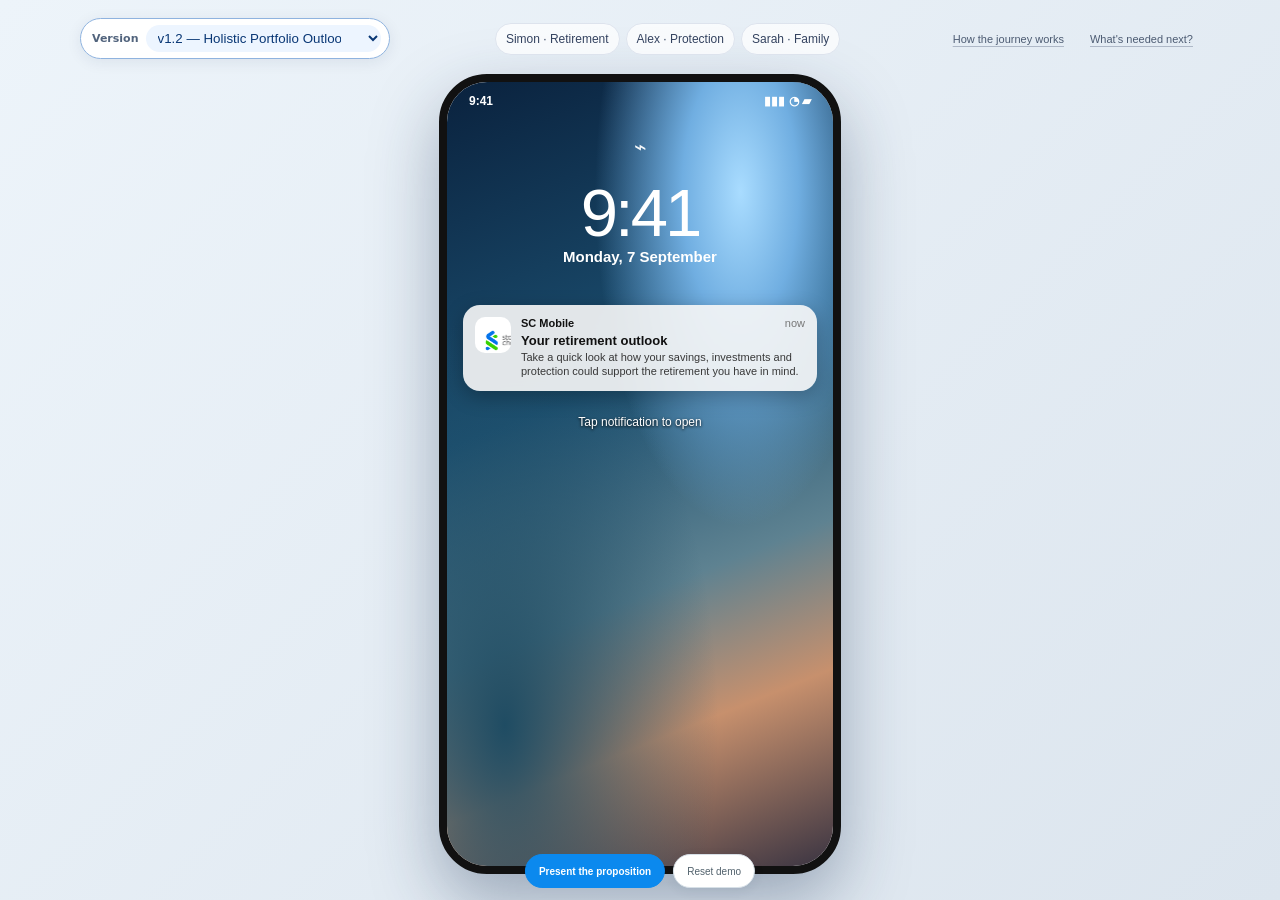
==== commit 433bbe3e: "Refine v1.2 next steps discussion guide" ====
--- a/versions/v1.2/index.html
+++ b/versions/v1.2/index.html
@@ -33,32 +33,68 @@
       </div>
       <div class="next-steps-explainer">
         <details class="next-steps-details">
-          <summary class="moment-trigger" aria-label="See the data and architecture needed for an SCB pilot">What is needed next?</summary>
+          <summary class="moment-trigger" aria-label="Open the next steps discussion guide">What&apos;s needed next?</summary>
           <button class="next-guide-backdrop" type="button" tabindex="-1" data-close-next-guide aria-label="Close data readiness guide"></button>
           <aside class="moment-callout next-steps-callout" role="dialog" aria-modal="true" aria-labelledby="next-guide-title">
-            <div class="next-guide-heading"><strong id="next-guide-title">A practical path to a trusted household view</strong><button class="next-guide-close" type="button" data-close-next-guide aria-label="Close data readiness guide">×</button></div>
-            <p class="journey-logic-intro">Bring mortgage, family, savings and protection context together carefully, then test whether it helps customers understand their outlook.</p>
-            <div class="target-data-flow" role="img" aria-label="Bank and partner sources plus customer context flow into a sourced portfolio view, a review question and an appropriate next step">
-              <span>Sources</span><i aria-hidden="true">&rsaquo;</i><span>Household view</span><i aria-hidden="true">&rsaquo;</i><span>Portfolio insight</span><i aria-hidden="true">&rsaquo;</i><span>Customer choice</span><i aria-hidden="true">&rsaquo;</i><span>Outcome</span>
-            </div>
-            <p class="data-flow-caption">Target architecture to validate with SCB. Current platforms, access and ownership are not yet confirmed.</p>
-            <section class="recommended-use-case" aria-labelledby="recommended-use-case-title">
-              <span class="use-case-kicker">Recommended first increment</span>
-              <h2 id="recommended-use-case-title">A trusted snapshot of protection already visible to SCB</h2>
-              <p>For one agreed customer group and selected policy categories, create a read-only view with the source and last-updated date. Keep mortgage, family and savings context visible as separate inputs.</p>
-              <div class="use-case-boundary"><strong>Be clear about the limit:</strong> this is a starting view, not proof of complete cover, a coverage-gap calculation or a product recommendation. “Not visible” does not mean “no cover.”</div>
-              <small><strong>First data gate:</strong> agree a permitted sample, source owner and matching approach; check policyholder/insured links and fields such as insurer, product, status, benefit or limit, and key dates.</small>
+            <div class="next-guide-heading"><div><span class="next-guide-kicker">V1.2 &middot; INTERNAL DISCUSSION</span><h2 id="next-guide-title">What&apos;s needed next?</h2></div><button class="next-guide-close" type="button" data-close-next-guide aria-label="Close data readiness guide">&times;</button></div>
+            <p class="next-guide-intro">Clarify the data <span>&rarr;</span> choose what to prove <span>&rarr;</span> agree the boundaries.</p>
+            <nav class="next-guide-progress" aria-label="Discussion guide sections"><a href="#next-data">Data</a><span aria-hidden="true">&rarr;</span><a href="#next-increment">Increment</a><span aria-hidden="true">&rarr;</span><a href="#next-guardrails">Guardrails</a></nav>
+
+            <section class="next-guide-section" id="next-data" aria-labelledby="next-data-title">
+              <div class="next-section-heading"><span class="next-section-number">01</span><div><span class="next-section-kicker">CLARIFY THE DATA</span><h3 id="next-data-title">Clarify the customer context</h3></div></div>
+              <div class="data-role-grid">
+                <article><span>SCB KNOWS</span><p>Bank-held customer and product data</p></article>
+                <article><span>SCB CAN INFER</span><p>Potential signals &mdash; not facts</p></article>
+                <article><span>CUSTOMER TELLS US</span><p>Goals, dependants, priorities and external cover</p></article>
+                <article><span>CUSTOMER CONFIRMS</span><p>Uploaded policy details or corrected context</p></article>
+                <article class="data-role-external"><span>EXTERNAL DATA CAN ADD <small>e.g. SGFinDex</small></span><p>SGFinDex, insurer / partner data and other permitted sources</p><details class="sgfin-details"><summary>What should we validate about SGFinDex?</summary><ul><li>What does SCB already retrieve today?</li><li>Which data categories are relevant?</li><li>What consent applies?</li><li>Display / planning only, or context / analytics / personalisation too?</li><li>Can it be retained? How fresh is it?</li><li>What happens when consent is withdrawn?</li></ul><strong>Retrieval consent &ne; unrestricted downstream use.</strong></details></article>
+                <article><span>SYSTEM CALCULATES</span><p>Deterministic scenario outputs</p></article>
+                <article><span>AI EXPLAINS</span><p>Plain-English interpretation of governed context</p></article>
+              </div>
+              <p class="next-data-line">Next: validate source, owner, quality, freshness, permission and provenance.</p>
+              <details class="guide-disclosure data-hypotheses"><summary>View data hypotheses</summary>
+                <p class="hypotheses-intro">Working hypotheses only. Confirm each source, owner and permitted use with SCB colleagues.</p>
+                <div class="hypothesis-list">
+                  <details><summary><b>Customer identity / profile</b><span><em class="hypothesis-type">SCB KNOWS</em> Likely SCB customer master / CRM / KYC <i>TO VALIDATE</i></span></summary><dl><dt>Source</dt><dd>Likely SCB customer master / CRM / KYC &mdash; TO VALIDATE</dd><dt>Owner</dt><dd>TO VALIDATE</dd><dt>Quality / freshness</dt><dd>Validate system of record, match quality and last-updated date</dd><dt>Permission</dt><dd>TO VALIDATE</dd><dt>Provenance</dt><dd>Record source and timestamp &mdash; TO VALIDATE</dd></dl></details>
+                  <details><summary><b>Mortgage / lending</b><span><em class="hypothesis-type">SCB KNOWS / EXTERNAL</em> Likely SCB lending data; possible external enrichment <i>TO VALIDATE</i></span></summary><dl><dt>Source</dt><dd>Likely SCB lending data; possible external enrichment &mdash; TO VALIDATE</dd><dt>Owner</dt><dd>TO VALIDATE</dd><dt>Quality / freshness</dt><dd>Validate reusable fields and freshness</dd><dt>Permission</dt><dd>Validate purposes and permissions</dd><dt>Provenance</dt><dd>Label SCB-held versus external fields</dd></dl></details>
+                  <details><summary><b>Savings / deposits</b><span><em class="hypothesis-type">SCB KNOWS / EXTERNAL</em> SCB account data; potential SGFinDex enrichment <i>TO VALIDATE</i></span></summary><dl><dt>Source</dt><dd>SCB account data; potential SGFinDex enrichment &mdash; TO VALIDATE</dd><dt>Owner</dt><dd>TO VALIDATE</dd><dt>Quality / freshness</dt><dd>Validate balance meaning and freshness</dd><dt>Permission</dt><dd>TO VALIDATE</dd><dt>Provenance</dt><dd>Source and retrieval date &mdash; TO VALIDATE</dd></dl></details>
+                  <details><summary><b>Investments / wealth</b><span><em class="hypothesis-type">SCB KNOWS / EXTERNAL</em> SCB wealth systems; potential SGFinDex / ecosystem data <i>TO VALIDATE</i></span></summary><dl><dt>Source</dt><dd>SCB wealth systems; potential SGFinDex / ecosystem data &mdash; TO VALIDATE</dd><dt>Owner</dt><dd>TO VALIDATE</dd><dt>Quality / freshness</dt><dd>Validate valuation basis and freshness</dd><dt>Permission</dt><dd>TO VALIDATE</dd><dt>Provenance</dt><dd>Source and retrieval date &mdash; TO VALIDATE</dd></dl></details>
+                  <details><summary><b>Existing SCB-visible insurance</b><span><em class="hypothesis-type">SCB KNOWS</em> SCB / insurer-partner records <i>TO VALIDATE</i></span></summary><dl><dt>Source</dt><dd>SCB / insurer-partner records &mdash; TO VALIDATE</dd><dt>Owner</dt><dd>TO VALIDATE</dd><dt>Quality / freshness</dt><dd>Validate policyholder / insured links, key fields and record date</dd><dt>Permission</dt><dd>TO VALIDATE</dd><dt>Provenance</dt><dd>Record provider and last-updated date</dd></dl></details>
+                  <details><summary><b>External insurance</b><span><em class="hypothesis-type">EXTERNAL / CUSTOMER TELLS / CUSTOMER CONFIRMS</em> SGFinDex, upload, declaration or possible insurer feed <i>TO VALIDATE</i></span></summary><dl><dt>Source</dt><dd>SGFinDex / customer upload / customer declaration / possible insurer feeds &mdash; TO VALIDATE</dd><dt>Owner</dt><dd>TO VALIDATE</dd><dt>Quality / freshness</dt><dd>Customer and source checks required</dd><dt>Permission</dt><dd>Consent, purpose and retention to validate</dd><dt>Provenance</dt><dd>Keep source and confirmation status visible</dd></dl></details>
+                  <details><summary><b>Uploaded policy</b><span><em class="hypothesis-type">CUSTOMER TELLS &rarr; CUSTOMER CONFIRMS</em> Customer-uploaded PDF / image &rarr; customer confirms</span></summary><dl><dt>Source</dt><dd>Customer-uploaded PDF / image</dd><dt>Owner</dt><dd>Customer supplies; processing owner TO VALIDATE</dd><dt>Quality / freshness</dt><dd>Extracted details need customer confirmation</dd><dt>Permission</dt><dd>Upload purpose and retention to validate</dd><dt>Provenance</dt><dd>Mark customer supplied and customer confirmed separately</dd></dl></details>
+                  <details><summary><b>Dependants / household</b><span><em class="hypothesis-type">SCB KNOWS / CUSTOMER TELLS</em> SCB where available; otherwise customer-declared <i>TO VALIDATE</i></span></summary><dl><dt>Source</dt><dd>SCB where available; otherwise customer-declared &mdash; TO VALIDATE</dd><dt>Owner</dt><dd>TO VALIDATE</dd><dt>Quality / freshness</dt><dd>Ask customer to review household links</dd><dt>Permission</dt><dd>TO VALIDATE</dd><dt>Provenance</dt><dd>Distinguish bank-held from declared context</dd></dl></details>
+                  <details><summary><b>Family commitments</b><span><em class="hypothesis-type">CUSTOMER TELLS / INFERRED</em> Customer-declared; inference only where appropriate</span></summary><dl><dt>Source</dt><dd>Customer-declared; possible inference only where appropriate</dd><dt>Owner</dt><dd>TO VALIDATE</dd><dt>Quality / freshness</dt><dd>Customer review needed</dd><dt>Permission</dt><dd>TO VALIDATE</dd><dt>Provenance</dt><dd>Mark declared or inferred</dd></dl></details>
+                  <details><summary><b>Education / life goals</b><span><em class="hypothesis-type">CUSTOMER TELLS / SCB DATA?</em> Customer-declared; potential adviser / planning data <i>TO VALIDATE</i></span></summary><dl><dt>Source</dt><dd>Customer-declared; potential adviser / planning data &mdash; TO VALIDATE</dd><dt>Owner</dt><dd>TO VALIDATE</dd><dt>Quality / freshness</dt><dd>Confirm with customer</dd><dt>Permission</dt><dd>TO VALIDATE</dd><dt>Provenance</dt><dd>Source and date to be visible</dd></dl></details>
+                  <details><summary><b>Retirement horizon</b><span><em class="hypothesis-type">CUSTOMER TELLS / SCB DATA?</em> Customer-declared; potential wealth-planning data <i>TO VALIDATE</i></span></summary><dl><dt>Source</dt><dd>Customer-declared; potential wealth-planning data &mdash; TO VALIDATE</dd><dt>Owner</dt><dd>TO VALIDATE</dd><dt>Quality / freshness</dt><dd>Confirm with customer</dd><dt>Permission</dt><dd>TO VALIDATE</dd><dt>Provenance</dt><dd>Source and date to be visible</dd></dl></details>
+                  <details><summary><b>Income / financial capacity</b><span><em class="hypothesis-type">SCB KNOWS / EXTERNAL</em> SCB banking data; potential permitted external data <i>TO VALIDATE</i></span></summary><dl><dt>Source</dt><dd>SCB banking data; potential permitted external data &mdash; TO VALIDATE</dd><dt>Owner</dt><dd>TO VALIDATE</dd><dt>Quality / freshness</dt><dd>Validate calculation and freshness</dd><dt>Permission</dt><dd>TO VALIDATE</dd><dt>Provenance</dt><dd>Label source and derived values</dd></dl></details>
+                  <details><summary><b>External insurer premium payment</b><span><em class="hypothesis-type">INFERRED ONLY</em> Transaction pattern; inference only, never proof of active cover</span></summary><dl><dt>Source</dt><dd>Transaction pattern &mdash; TO VALIDATE</dd><dt>Owner</dt><dd>TO VALIDATE</dd><dt>Quality / freshness</dt><dd>Signal may be ambiguous</dd><dt>Permission</dt><dd>TO VALIDATE</dd><dt>Provenance</dt><dd>Keep explicitly labelled as inference; not proof of active cover</dd></dl></details>
+                  <details><summary><b>Travel / overseas activity</b><span><em class="hypothesis-type">INFERRED ONLY</em> Possible signal only; sensitive from an experience / privacy perspective</span></summary><dl><dt>Source</dt><dd>Possible signal only &mdash; TO VALIDATE whether it should be used at all</dd><dt>Owner</dt><dd>TO VALIDATE</dd><dt>Quality / freshness</dt><dd>Not a fact about residence, intent or need</dd><dt>Permission</dt><dd>Privacy and experience review required</dd><dt>Provenance</dt><dd>Must remain clearly labelled as a signal</dd></dl></details>
+                  <details><summary><b>Potential protection need</b><span><em class="hypothesis-type">INFERRED</em> Rules / analytics; inferred</span></summary><dl><dt>Source</dt><dd>Rules / analytics</dd><dt>Owner</dt><dd>TO VALIDATE</dd><dt>Quality / freshness</dt><dd>Validate assumptions and outputs</dd><dt>Permission</dt><dd>TO VALIDATE</dd><dt>Provenance</dt><dd>Show as a hypothesis, never a confirmed fact</dd></dl></details>
+                  <details><summary><b>Scenario output</b><span><em class="hypothesis-type">SYSTEM CALCULATES</em> Deterministic calculation</span></summary><dl><dt>Source</dt><dd>Deterministic calculation</dd><dt>Owner</dt><dd>TO VALIDATE</dd><dt>Quality / freshness</dt><dd>Validate formula, inputs and calculation version</dd><dt>Permission</dt><dd>TO VALIDATE</dd><dt>Provenance</dt><dd>Show inputs and calculation basis</dd></dl></details>
+                  <details><summary><b>Policy interpretation</b><span><em class="hypothesis-type">AI EXPLAINS / RULES VALIDATE</em> Document intelligence + rules + GenAI explanation</span></summary><dl><dt>Source</dt><dd>Document intelligence + rules + GenAI explanation</dd><dt>Owner</dt><dd>TO VALIDATE</dd><dt>Quality / freshness</dt><dd>Rules validate extracted details; customer confirms</dd><dt>Permission</dt><dd>Upload and processing permissions TO VALIDATE</dd><dt>Provenance</dt><dd>Keep document, extracted fields and confirmation distinct</dd></dl></details>
+                  <details><summary><b>Suitability / recommendation</b><span><em class="hypothesis-type">HUMAN-GOVERNED</em> Governed adviser / suitability process &mdash; not an AI determination</span></summary><dl><dt>Source</dt><dd>Governed adviser / suitability process</dd><dt>Owner</dt><dd>TO VALIDATE</dd><dt>Quality / freshness</dt><dd>Human judgement and required controls</dd><dt>Permission</dt><dd>TO VALIDATE</dd><dt>Provenance</dt><dd>AI does not determine suitability</dd></dl></details>
+                </div>
+              </details>
             </section>
-            <h3 class="increment-heading">What increment one can prove</h3>
-            <ol class="increment-list">
-              <li><span class="increment-number">1</span><div><b>Check data fitness</b><small>Measure permitted access, links between customer, policyholder and covered person, key-field completeness, freshness, duplicates and conflicting records.</small><em>Learn: which sources and fields are dependable enough for a first view.</em></div></li>
-              <li><span class="increment-number">2</span><div><b>Test whether the view makes sense</b><small>Ask reviewers to find a policy, identify its source and date, and explain what “not visible” means.</small><em>Measure: task success, source/status understanding, corrections and confusing labels.</em></div></li>
-              <li><span class="increment-number">3</span><div><b>Agree what to build next</b><small>Review data gaps and customer feedback with product, operations and control owners.</small><em>Learn: what customers need to add, which policy type to include next and what permissions are still needed.</em></div></li>
-            </ol>
-            <div class="first-increment-measures"><b>Measures to establish</b><div><strong>Record quality</strong><span>Reference-checked matches across customer, policyholder and covered person; key-field completeness; record age; duplicates and conflicts.</span></div><div><strong>Customer clarity</strong><span>Can people identify the source and date, distinguish “not visible” from “no cover”, and spot details to correct?</span></div><div><strong>What we learn</strong><span>Which sources are usable, what context is missing, and what should be added in the next increment.</span></div></div>
-            <div class="first-increment-outcome"><b>Outcome</b><span>A source-labelled snapshot, a data-quality baseline and an evidence-based next-step decision. Set thresholds after profiling rather than inventing targets in advance.</span></div>
-            <div class="data-team-ask"><b>What we need from the Data team</b><span>Help scope the sample, identify policy and household data owners, confirm permitted access and matching keys, and agree how data quality and customer comprehension will be reviewed.</span></div>
-            <p class="data-principle"><strong>What this will not prove yet:</strong> total cover, a true protection gap, sales uplift or that every external policy can be identified.</p>
+
+            <section class="next-guide-section" id="next-increment" aria-labelledby="next-increment-title">
+              <div class="next-section-heading"><span class="next-section-number">02</span><div><span class="next-section-kicker">CHOOSE THE FIRST INCREMENT</span><h3 id="next-increment-title">What should we prove first?</h3></div></div>
+              <p class="illustrative-label">ILLUSTRATIVE OPTIONS &mdash; neither is agreed</p>
+              <div class="increment-options">
+                <article class="increment-option"><span class="option-letter">A</span><span class="option-kicker">ILLUSTRATIVE OPTION</span><h4>TRUSTED PROTECTION SNAPSHOT</h4><ul><li>What SCB currently sees</li><li>What is not visible</li><li>What may be worth reviewing</li></ul><p class="option-purpose">Prove data fitness and customer understanding.</p><p class="option-benefit">Lower complexity; greater reuse of existing capability.</p><figure><img src="assets/guide-financial-picture.jpg" alt="Illustrative SCB mobile financial picture showing mortgage, family commitments, existing protection, and savings and investments"/><figcaption>SCB-visible context</figcaption></figure></article>
+                <article class="increment-option"><span class="option-letter">B</span><span class="option-kicker">ILLUSTRATIVE OPTION</span><h4>COMPLETE THE PICTURE</h4><div class="customer-quote">&ldquo;I already have cover&rdquo;</div><div class="option-steps"><span>Upload policy</span><i>&rarr;</i><span>Extract key information</span><i>&rarr;</i><span>Customer confirms</span><i>&rarr;</i><span>Ask one useful question</span></div><blockquote>&ldquo;Does this cover still work if my daughter studies in the UK?&rdquo;</blockquote><p class="option-purpose">Prove customer-controlled external data can make the portfolio picture more useful.</p><div class="option-evidence"><figure><img src="assets/guide-protection-options.jpg" alt="SC Mobile protection screen showing protection categories and ways to explore insurance"/><figcaption>Protection entry point</figcaption></figure><figure><img src="assets/guide-policy-upload.png" alt="Existing prototype screen with Upload policy, Enter details manually, and Do this later options"/><figcaption>Add existing cover</figcaption></figure></div></article>
+              </div>
+              <p class="proof-question">Which proof point is strongest for Gautam?</p>
+              <details class="guide-disclosure measure-disclosure"><summary>What would we measure?</summary><div class="measure-cards"><p><b>DATA FITNESS</b><span>Can we trust the records?</span></p><p><b>CUSTOMER CLARITY</b><span>Can customers understand the picture and its source?</span></p><p><b>VALUE</b><span>Does it lead to a useful next conversation?</span></p></div></details>
+            </section>
+
+            <section class="next-guide-section" id="next-guardrails" aria-labelledby="next-guardrails-title">
+              <div class="next-section-heading"><span class="next-section-number">03</span><div><span class="next-section-kicker">AGREE THE GUARDRAILS</span><h3 id="next-guardrails-title">What must remain true?</h3></div></div>
+              <div class="guardrail-grid"><p>NOT VISIBLE <span>&ne;</span> NOT COVERED</p><p>INFERRED <span>&ne;</span> CONFIRMED</p><p>CUSTOMER-CONFIRMED <span>&ne;</span> BANK-HELD</p><p>AI EXPLAINS <span>&middot;</span> HUMAN JUDGEMENT REMAINS</p></div>
+              <p class="need-first">Need first. Product later.</p>
+              <details class="guide-disclosure guardrail-disclosure"><summary>View guardrail questions</summary><ul><li>What can be surfaced proactively?</li><li>What requires explicit customer action?</li><li>What requires consent?</li><li>What may be inferred?</li><li>What must be customer-declared?</li><li>Where does adviser judgement enter?</li><li>What should never be represented as confirmed?</li><li>What should not be automated?</li></ul></details>
+            </section>
+            <p class="final-discussion-question">What can we prove using mostly what SCB already has?</p>
           </aside>
         </details>
       </div>
--- a/versions/v1.2/styles.css
+++ b/versions/v1.2/styles.css
@@ -1,6 +1,6 @@
 :root { --navy:#06296f; --navy-2:#0d3b8f; --blue:#1868d8; --green:#3d9e76; --ink:#17233d; --muted:#64708a; --line:#e8ebf1; --paper:#fff; --wash:#f5f7fb; --warning:#f7a600; --danger:#bb2c3b; --radius:20px; font-family:Inter, ui-sans-serif, system-ui, -apple-system, BlinkMacSystemFont, "Segoe UI", sans-serif; color:var(--ink); }
 * { box-sizing:border-box; } body { margin:0; min-width:320px; background:radial-gradient(circle at 50% 10%,#e7f3ff 0,transparent 30%),#eef1f7; }
-.demo-bar { position:fixed; z-index:3; top:18px; left:50%; transform:translateX(-50%); width:min(920px,calc(100% - 36px)); display:flex; align-items:center; justify-content:space-between; gap:18px; color:#37445d; font-size:12px; }
+.demo-bar { position:fixed; z-index:30; top:18px; left:50%; transform:translateX(-50%); width:min(920px,calc(100% - 36px)); display:flex; align-items:center; justify-content:space-between; gap:18px; color:#37445d; font-size:12px; }
 .demo-pill { background:#fff; border:1px solid #dde3ed; padding:8px 12px; border-radius:999px; box-shadow:0 3px 15px #15264a14; } .demo-reset { border:1px solid #dde3ed;border-radius:999px;background:#fff;color:#33425f;padding:8px 11px;font:inherit;font-size:11px;cursor:pointer;touch-action:manipulation; } .demo-reset:hover,.demo-reset:focus-visible { border-color:var(--blue);color:var(--navy);outline:2px solid var(--blue);outline-offset:2px; } .demo-bar nav { display:flex; gap:6px; } .demo-bar a { color:#33425f; background:#ffffffb8; border:1px solid #dde3ed; padding:8px 10px; border-radius:999px; text-decoration:none; } .demo-bar a:hover,.demo-bar a:focus { color:var(--navy); border-color:var(--blue); outline:none; }
 .moment-explainer { position:relative;display:flex;justify-content:flex-end; }
 .moment-trigger { border:0;background:transparent;color:#4c5b72;padding:5px 7px;font:inherit;font-size:11px;text-decoration:underline;text-decoration-color:#aeb8c7;text-underline-offset:3px;cursor:pointer; }
@@ -380,3 +380,113 @@
 .policy-ai button { border:1px solid #acd4ed;border-radius:999px;background:#fff;color:#176ca4;padding:6px 8px;font:750 8px inherit;cursor:pointer; }
 .policy-ai p { margin:8px 0 0;color:#445864;font-size:9px;line-height:1.45; }
 @media (max-width:380px) { .country-grid { grid-template-columns:1fr; }.interpretation-row > div { display:grid; }.interpretation-state { width:max-content; } }
+
+/* Focused executive discussion guide; detail stays collapsed until requested. */
+.next-steps-callout { width:min(1000px,calc(100vw - 32px));max-height:min(90dvh,920px);padding:26px 32px 30px;border:1px solid #d8e1e8;border-radius:18px;background:#fff;color:#182b3d;font:inherit;font-size:14px;line-height:1.5;box-shadow:0 24px 70px #0d263b35;scroll-behavior:smooth; }
+.next-steps-callout:before { display:none; }
+.next-guide-heading { position:sticky;z-index:7;top:-26px;align-items:flex-start;margin:-26px -32px 3px;padding:18px 32px 9px;border-bottom:1px solid #eef2f4;background:#fff; }
+.next-guide-kicker,.next-section-kicker { display:block;color:#0876a8;font-size:11px;font-weight:800;letter-spacing:1.25px;line-height:1.3; }
+.next-guide-heading h2 { margin:5px 0 0;color:#102a43;font-size:30px;font-weight:750;letter-spacing:-.8px;line-height:1.18; }
+.next-guide-close { width:38px;height:38px;border-color:#d9e2e8;color:#344a5d;font-size:22px; }
+.next-guide-intro { margin:13px 0 14px;color:#456072;font-size:16px;font-weight:600; }
+.next-guide-intro span { margin:0 7px;color:#0a8ab4; }
+.next-guide-progress { position:sticky;z-index:5;top:45px;display:flex;align-items:center;gap:10px;margin:0 -32px 23px;padding:11px 32px;border-bottom:1px solid #e3eaf0;background:#fffffff2;backdrop-filter:blur(12px); }
+.next-guide-progress a { color:#245570;font-size:12px;font-weight:750;text-decoration:none; }
+.next-guide-progress a:hover,.next-guide-progress a:focus-visible { color:#0876a8;text-decoration:underline;text-underline-offset:3px; }
+.next-guide-progress span { color:#9aabb5;font-size:13px; }
+.next-guide-section { padding:4px 0 28px;scroll-margin-top:155px; }
+.next-guide-section + .next-guide-section { padding-top:26px;border-top:1px solid #e3eaf0; }
+.next-section-heading { display:flex;align-items:flex-start;gap:13px;margin-bottom:17px; }
+.next-section-number { flex:0 0 auto;color:#087fac;font-size:13px;font-weight:800;letter-spacing:.6px; }
+.next-section-heading h3 { margin:4px 0 0;color:#122b40;font-size:23px;font-weight:720;letter-spacing:-.45px;line-height:1.22; }
+.data-role-grid { display:grid;grid-template-columns:repeat(3,minmax(0,1fr));gap:10px; }
+.data-role-grid article { min-height:90px;padding:13px 14px;border:1px solid #e3eaf0;border-radius:10px;background:#fbfcfd; }
+.data-role-grid article > span { display:block;color:#0876a8;font-size:11px;font-weight:850;letter-spacing:.45px;line-height:1.35; }
+.data-role-grid article p { margin:6px 0 0;color:#30495c;font-size:14px;line-height:1.4; }
+.data-role-grid .data-role-external { grid-column:span 2; }
+.data-role-external > span { display:flex!important;justify-content:space-between;gap:8px; }
+.data-role-external > span small { flex:0 0 auto;color:#678294;font-size:11px;font-weight:650;letter-spacing:0;text-transform:none; }
+.sgfin-details { margin-top:10px;padding-top:9px;border-top:1px solid #e5ebef; }
+.sgfin-details summary,.guide-disclosure > summary { display:flex;align-items:center;gap:8px;color:#17698b;font-size:13px;font-weight:750;cursor:pointer;list-style:none; }
+.sgfin-details summary::-webkit-details-marker,.guide-disclosure > summary::-webkit-details-marker,.hypothesis-list summary::-webkit-details-marker { display:none; }
+.sgfin-details summary:after,.guide-disclosure > summary:after { content:"+";margin-left:auto;color:#0b83ae;font-size:18px;font-weight:500; }
+.sgfin-details[open] > summary:after,.guide-disclosure[open] > summary:after { content:"−"; }
+.sgfin-details ul,.guide-disclosure ul { display:grid;gap:6px;margin:10px 0;padding-left:20px;color:#40596b;font-size:13px;line-height:1.45; }
+.sgfin-details > strong { display:block;padding:10px 12px;border-radius:8px;background:#edf7fa;color:#19556a;font-size:13px; }
+.next-data-line { margin:13px 0 17px;padding:10px 12px;border-left:3px solid #1186ac;background:#f2f8fa;color:#365566;font-size:13px;font-weight:600; }
+.guide-disclosure { margin-top:12px;border:1px solid #dfe8ed;border-radius:10px;background:#fff; }
+.guide-disclosure > summary { min-height:44px;padding:10px 13px; }
+.guide-disclosure > summary:focus-visible,.sgfin-details summary:focus-visible,.hypothesis-list summary:focus-visible { outline:2px solid #148fc0;outline-offset:2px;border-radius:4px; }
+.guide-disclosure > :not(summary) { margin-left:13px;margin-right:13px; }
+.hypotheses-intro { margin-top:0!important;color:#637887;font-size:12px; }
+.hypothesis-list { display:grid;gap:7px;margin-bottom:14px; }
+.hypothesis-list > details { overflow:hidden;border:1px solid #e4ebef;border-radius:8px;background:#fbfcfd; }
+.hypothesis-list summary { display:grid;gap:4px;padding:10px 12px;cursor:pointer;list-style:none; }
+.hypothesis-list summary b { color:#253f52;font-size:13px; }
+.hypothesis-list summary span { display:flex;align-items:center;flex-wrap:wrap;gap:7px;color:#5a7080;font-size:12px;line-height:1.4; }
+.hypothesis-list summary i { padding:2px 6px;border-radius:999px;background:#fff3df;color:#946312;font-size:9px;font-style:normal;font-weight:850;letter-spacing:.3px; }
+.hypothesis-list summary em.hypothesis-type { padding:2px 6px;border:1px solid #dbe8ed;border-radius:999px;background:#f1f7f9;color:#346176;font-size:9px;font-style:normal;font-weight:850;letter-spacing:.2px; }
+.hypothesis-list dl { display:grid;grid-template-columns:150px minmax(0,1fr);gap:6px 12px;margin:0;padding:11px 12px;border-top:1px solid #e6edf0;background:#fff; }
+.hypothesis-list dt { color:#627786;font-size:12px;font-weight:750; }
+.hypothesis-list dd { margin:0;color:#354e60;font-size:12px;line-height:1.45; }
+.illustrative-label { margin:-6px 0 12px;color:#697f8e;font-size:11px;font-weight:800;letter-spacing:.8px; }
+.increment-options { display:grid;grid-template-columns:repeat(2,minmax(0,1fr));gap:16px; }
+.increment-option { position:relative;min-width:0;padding:20px;border:1px solid #dfe7eb;border-radius:13px;background:#fff;box-shadow:0 5px 18px #152f4209; }
+.option-letter { position:absolute;top:16px;right:17px;color:#127ea6;font-size:20px;font-weight:800; }
+.option-kicker { display:block;color:#6a8090;font-size:10px;font-weight:850;letter-spacing:.8px; }
+.increment-option h4 { margin:5px 30px 13px 0;color:#17364c;font-size:20px;letter-spacing:-.35px;line-height:1.2; }
+.increment-option ul { display:grid;gap:5px;margin:0 0 13px;padding-left:19px;color:#3c5668;font-size:14px;line-height:1.4; }
+.option-purpose { margin:12px 0 0;color:#174c66;font-size:14px;font-weight:750;line-height:1.4; }
+.option-benefit { margin:6px 0 0;color:#587082;font-size:13px;line-height:1.4; }
+.increment-option figure { margin:14px 0 0; }
+.increment-option figure img { display:block;width:100%;height:175px;object-fit:cover;object-position:center;border:1px solid #e1e8ec;border-radius:8px;background:#f7f9fa; }
+.increment-option figure figcaption { margin-top:5px;color:#697f8e;font-size:11px; }
+.option-evidence { display:grid;grid-template-columns:1.1fr 1fr;gap:8px;margin-top:14px; }
+.option-evidence figure { min-width:0;margin:0; }
+.option-evidence figure img { height:150px; }
+.option-evidence figure:nth-child(2) img { object-fit:contain;background:#f7f9fa; }
+.option-evidence figure figcaption { font-size:10px; }
+.customer-quote { margin:3px 0 11px;padding:10px 12px;border-left:3px solid #1c8cae;background:#f2f8fa;color:#25495c;font-size:15px;font-weight:700; }
+.option-steps { display:flex;align-items:center;flex-wrap:wrap;gap:6px;color:#2f586c;font-size:12px;font-weight:700;line-height:1.35; }
+.option-steps span { padding:5px 7px;border:1px solid #e0e9ed;border-radius:6px;background:#fff; }
+.option-steps i { color:#8295a1;font-style:normal; }
+.increment-option blockquote { margin:12px 0 0;padding:11px 12px;border-radius:8px;background:#f5f7f8;color:#344f61;font-size:13px;font-style:italic;line-height:1.45; }
+.proof-question { margin:17px 0 3px;color:#102f45;font-size:19px;font-weight:750;line-height:1.3; }
+.measure-cards { display:grid;grid-template-columns:repeat(3,minmax(0,1fr));gap:8px;margin-top:0!important;margin-bottom:13px; }
+.measure-cards p { display:grid;gap:4px;margin:0;padding:10px;border-radius:8px;background:#f5f8fa; }
+.measure-cards b { color:#17698b;font-size:11px;letter-spacing:.3px; }
+.measure-cards span { color:#3e586a;font-size:13px;line-height:1.4; }
+.guardrail-grid { display:grid;grid-template-columns:repeat(2,minmax(0,1fr));gap:10px; }
+.guardrail-grid p { margin:0;padding:15px 14px;border:1px solid #e1e9ed;border-radius:9px;background:#f8fafb;color:#23465a;font-size:14px;font-weight:800;line-height:1.4; }
+.guardrail-grid span { padding:0 4px;color:#1481a5; }
+.need-first { margin:13px 0 0;color:#607686;font-size:13px;font-weight:650; }
+.guardrail-disclosure ul { grid-template-columns:repeat(2,minmax(0,1fr));gap:7px 22px;margin-bottom:14px; }
+.final-discussion-question { margin:6px 0 0;padding:23px 25px;border-radius:12px;background:#0c3551;color:#fff;font-size:24px;font-weight:750;letter-spacing:-.4px;line-height:1.28; }
+@media (max-width:700px) {
+  .next-steps-callout { width:calc(100vw - 20px);max-height:calc(100dvh - 20px);padding:20px 18px 24px;border-radius:14px; }
+  .next-guide-heading { top:-20px;margin:-20px -18px 3px;padding:14px 18px 8px; }
+  .next-guide-progress { top:68px;gap:8px;margin:0 -18px 18px;padding:10px 18px; }
+  .next-guide-heading h2 { font-size:25px; }
+  .next-guide-intro { font-size:14px;line-height:1.6; }
+  .next-guide-section { padding-bottom:21px; }
+  .next-guide-section { scroll-margin-top:145px; }
+  .next-section-heading h3 { font-size:20px; }
+  .data-role-grid { grid-template-columns:repeat(2,minmax(0,1fr));gap:7px; }
+  .data-role-grid article { min-height:86px;padding:10px; }
+  .data-role-grid .data-role-external { grid-column:span 2; }
+  .data-role-grid article p { font-size:13px; }
+  .increment-options { grid-template-columns:1fr; }
+  .increment-option { padding:16px; }
+  .increment-option figure img { height:190px; }
+  .hypothesis-list dl { grid-template-columns:120px minmax(0,1fr); }
+}
+@media (max-width:420px) {
+  .data-role-grid { grid-template-columns:1fr; }
+  .data-role-grid .data-role-external { grid-column:auto; }
+  .data-role-external > span { display:block!important; }
+  .data-role-external > span small { display:block;margin-top:3px; }
+  .guardrail-grid,.guardrail-disclosure ul,.measure-cards { grid-template-columns:1fr; }
+  .hypothesis-list dl { grid-template-columns:1fr;gap:2px; }
+  .hypothesis-list dd { margin-bottom:5px; }
+  .final-discussion-question { padding:19px;font-size:21px; }
+}
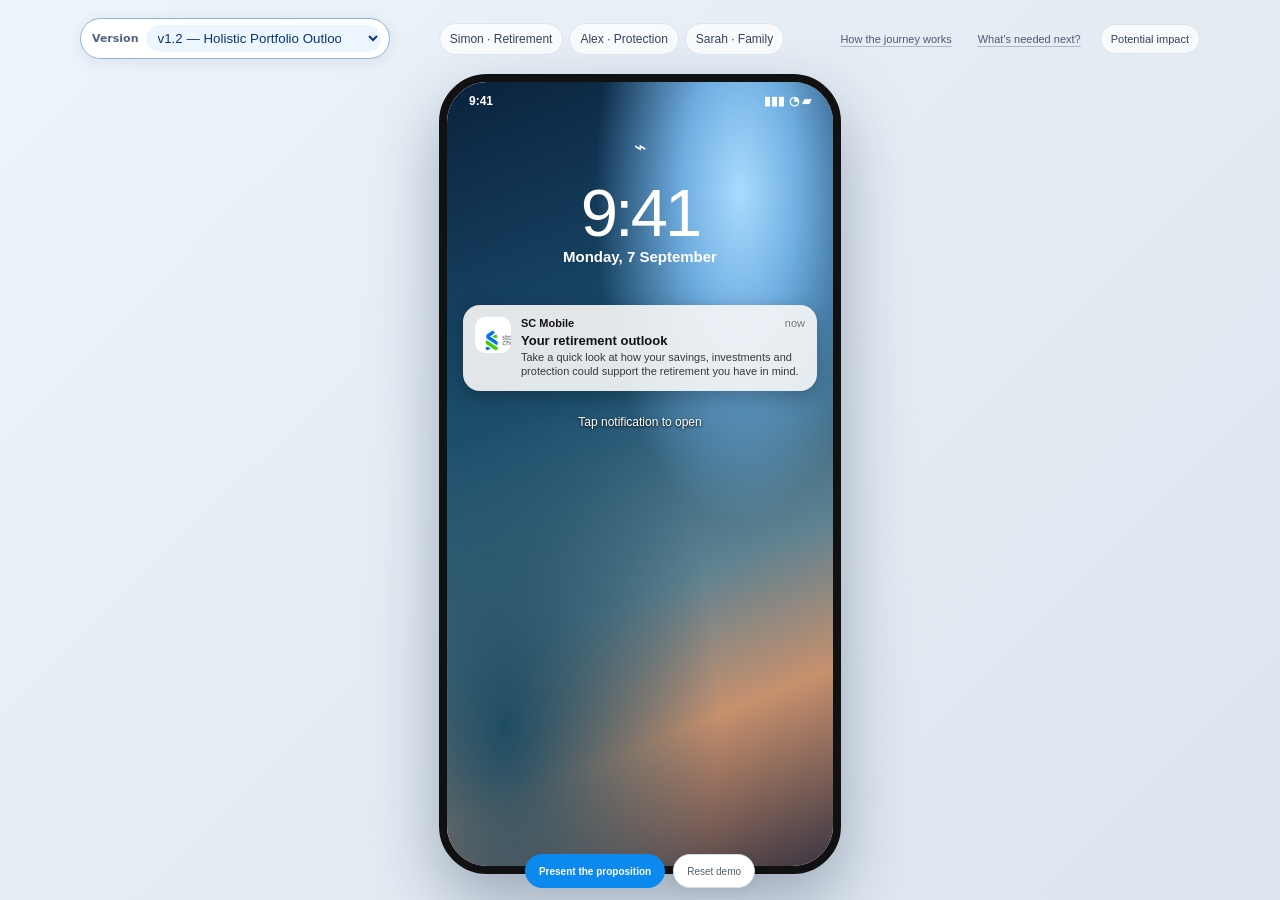
==== commit e8a5dc3f: "Add executive impact view to v1.2" ====
--- a/versions/v1.2/index.html
+++ b/versions/v1.2/index.html
@@ -19,16 +19,14 @@
       <div class="moment-explainer">
         <button class="moment-trigger" type="button" aria-label="See how the client intelligence journey works" aria-controls="moment-callout" aria-expanded="false">How the journey works</button>
         <aside id="moment-callout" class="moment-callout" role="note" aria-hidden="true">
-          <strong>From data to a useful conversation</strong>
-          <p class="journey-logic-intro">The deck's strategy, shown through this illustrative customer journey.</p>
+          <strong>A clearer view. A better conversation.</strong>
+          <p class="journey-logic-intro">Start with the customer&apos;s priorities. Make the context clear. Let them choose what happens next.</p>
           <ol class="journey-logic">
-            <li><span class="logic-step">01</span><div><b>Build the client picture</b><small>Bring together bank-held, partner and customer-shared information; make gaps visible.</small><em>In the demo: financial picture</em></div></li>
-            <li><span class="logic-step">02</span><div><b>Anticipate a possible need</b><small>Use a life event or financial signal to raise a relevant question before a product.</small><em>In the demo: three illustrative moments</em></div></li>
-            <li><span class="logic-step">03</span><div><b>Choose the right response</b><small>Let the customer validate or correct the need, then explore, defer or decline.</small><em>In the demo: customer validation</em></div></li>
-            <li><span class="logic-step">04</span><div><b>Start the right conversation</b><small>Offer a useful digital next step or a conversation with an adviser.</small><em>In the demo: options and adviser handoff</em></div></li>
-            <li class="logic-future"><span class="logic-step">05</span><div><b>Learn from outcomes</b><small>Use corrections and eventual outcomes to improve future relevance.</small><em>Future state: this prototype keeps responses in-session; it has no learning loop.</em></div></li>
+            <li><span class="logic-step">01</span><div><b>See the picture</b><small>Bring known protection into the context of what matters.</small></div></li>
+            <li><span class="logic-step">02</span><div><b>Let the customer shape it</b><small>Confirm, correct or complete the picture before choosing a next step.</small></div></li>
+            <li><span class="logic-step">03</span><div><b>Continue the conversation</b><small>Carry customer-approved context into an adviser discussion.</small></div></li>
           </ol>
-          <small class="logic-footnote">Personas and calculations are illustrative. A modelled need remains a hypothesis until the customer validates it.</small>
+          <small class="logic-footnote">Illustrative only. No real adviser request is submitted.</small>
         </aside>
       </div>
       <div class="next-steps-explainer">
@@ -36,68 +34,48 @@
           <summary class="moment-trigger" aria-label="Open the next steps discussion guide">What&apos;s needed next?</summary>
           <button class="next-guide-backdrop" type="button" tabindex="-1" data-close-next-guide aria-label="Close data readiness guide"></button>
           <aside class="moment-callout next-steps-callout" role="dialog" aria-modal="true" aria-labelledby="next-guide-title">
-            <div class="next-guide-heading"><div><span class="next-guide-kicker">V1.2 &middot; INTERNAL DISCUSSION</span><h2 id="next-guide-title">What&apos;s needed next?</h2></div><button class="next-guide-close" type="button" data-close-next-guide aria-label="Close data readiness guide">&times;</button></div>
-            <p class="next-guide-intro">Clarify the data <span>&rarr;</span> choose what to prove <span>&rarr;</span> agree the boundaries.</p>
-            <nav class="next-guide-progress" aria-label="Discussion guide sections"><a href="#next-data">Data</a><span aria-hidden="true">&rarr;</span><a href="#next-increment">Increment</a><span aria-hidden="true">&rarr;</span><a href="#next-guardrails">Guardrails</a></nav>
-
+            <div class="next-guide-heading"><div><span class="next-guide-kicker">CAPCO &middot; INTERNAL WORKING HYPOTHESIS &middot; V1.2</span><h2 id="next-guide-title">What&apos;s needed next?</h2></div><button class="next-guide-close" type="button" data-close-next-guide aria-label="Close discussion guide">&times;</button></div>
+            <p class="next-guide-northstar">What would help customers understand their protection picture and make a more informed next decision?</p><p class="next-guide-intro">Understand the context <span>&rarr;</span> shape a useful first step <span>&rarr;</span> build trust into the experience</p>
             <section class="next-guide-section" id="next-data" aria-labelledby="next-data-title">
-              <div class="next-section-heading"><span class="next-section-number">01</span><div><span class="next-section-kicker">CLARIFY THE DATA</span><h3 id="next-data-title">Clarify the customer context</h3></div></div>
+              <div class="next-section-heading"><span class="next-section-number">01</span><div><span class="next-section-kicker">UNDERSTAND THE CUSTOMER CONTEXT</span><h3 id="next-data-title">What could help create a trusted customer picture?</h3></div></div><p class="context-support">Start with what SCB already understands, make uncertainty visible, and invite the customer to complete or correct the picture where needed.</p>
               <div class="data-role-grid">
-                <article><span>SCB KNOWS</span><p>Bank-held customer and product data</p></article>
-                <article><span>SCB CAN INFER</span><p>Potential signals &mdash; not facts</p></article>
-                <article><span>CUSTOMER TELLS US</span><p>Goals, dependants, priorities and external cover</p></article>
-                <article><span>CUSTOMER CONFIRMS</span><p>Uploaded policy details or corrected context</p></article>
-                <article class="data-role-external"><span>EXTERNAL DATA CAN ADD <small>e.g. SGFinDex</small></span><p>SGFinDex, insurer / partner data and other permitted sources</p><details class="sgfin-details"><summary>What should we validate about SGFinDex?</summary><ul><li>What does SCB already retrieve today?</li><li>Which data categories are relevant?</li><li>What consent applies?</li><li>Display / planning only, or context / analytics / personalisation too?</li><li>Can it be retained? How fresh is it?</li><li>What happens when consent is withdrawn?</li></ul><strong>Retrieval consent &ne; unrestricted downstream use.</strong></details></article>
-                <article><span>SYSTEM CALCULATES</span><p>Deterministic scenario outputs</p></article>
-                <article><span>AI EXPLAINS</span><p>Plain-English interpretation of governed context</p></article>
+                <article><span>WHAT SCB ALREADY KNOWS</span><p>Bank-held customer and product information</p></article>
+                <article><span>WHAT MAY BE SIGNALLED</span><p>Potential indicators to explore, not facts to assume</p></article>
+                <article><span>WHAT THE CUSTOMER SHARES</span><p>Goals, dependants, priorities, plans and external cover</p></article>
+                <article><span>WHAT THE CUSTOMER CONFIRMS</span><p>Information reviewed, corrected or explicitly confirmed</p></article>
+                <article class="data-role-external"><span>WHAT THE ECOSYSTEM CAN ADD <small>Potential ecosystem enrichment &middot; e.g. SGFinDex</small></span><p>Insurer / partner data and customer-provided documents, where they add genuine customer value and are permitted</p><details class="sgfin-details"><summary>Questions for the bancassurance opportunity</summary><ul><li>Which customer moments should surface a protection insight&mdash;and when should we stay silent?</li><li>How could an insight become a qualified, adviser-ready conversation through digital and relationship channels?</li><li>What makes a lead genuinely customer-led: a signal, customer confirmation, expressed intent or adviser assessment?</li><li>How large could the opportunity be across eligible customers, actionable insights, adviser capacity and likely conversion?</li><li>How will we measure incremental value in suitable policies, premium and persistency against today&apos;s baseline?</li><li>What data, consent and operating capacity would we need to test this with customers now?</li></ul><small>An important design question:</small><strong>Access to data does not automatically mean permission for every downstream use.</strong></details></article>
+                <article><span>WHAT THE EXPERIENCE CALCULATES</span><p>Illustrative outputs from defined inputs and assumptions</p></article>
+                <article><span>WHAT AI CAN HELP EXPLAIN</span><p>Governed information in plain English; the customer makes the decision</p></article>
               </div>
-              <p class="next-data-line">Next: validate source, owner, quality, freshness, permission and provenance.</p>
-              <details class="guide-disclosure data-hypotheses"><summary>View data hypotheses</summary>
-                <p class="hypotheses-intro">Working hypotheses only. Confirm each source, owner and permitted use with SCB colleagues.</p>
-                <div class="hypothesis-list">
-                  <details><summary><b>Customer identity / profile</b><span><em class="hypothesis-type">SCB KNOWS</em> Likely SCB customer master / CRM / KYC <i>TO VALIDATE</i></span></summary><dl><dt>Source</dt><dd>Likely SCB customer master / CRM / KYC &mdash; TO VALIDATE</dd><dt>Owner</dt><dd>TO VALIDATE</dd><dt>Quality / freshness</dt><dd>Validate system of record, match quality and last-updated date</dd><dt>Permission</dt><dd>TO VALIDATE</dd><dt>Provenance</dt><dd>Record source and timestamp &mdash; TO VALIDATE</dd></dl></details>
-                  <details><summary><b>Mortgage / lending</b><span><em class="hypothesis-type">SCB KNOWS / EXTERNAL</em> Likely SCB lending data; possible external enrichment <i>TO VALIDATE</i></span></summary><dl><dt>Source</dt><dd>Likely SCB lending data; possible external enrichment &mdash; TO VALIDATE</dd><dt>Owner</dt><dd>TO VALIDATE</dd><dt>Quality / freshness</dt><dd>Validate reusable fields and freshness</dd><dt>Permission</dt><dd>Validate purposes and permissions</dd><dt>Provenance</dt><dd>Label SCB-held versus external fields</dd></dl></details>
-                  <details><summary><b>Savings / deposits</b><span><em class="hypothesis-type">SCB KNOWS / EXTERNAL</em> SCB account data; potential SGFinDex enrichment <i>TO VALIDATE</i></span></summary><dl><dt>Source</dt><dd>SCB account data; potential SGFinDex enrichment &mdash; TO VALIDATE</dd><dt>Owner</dt><dd>TO VALIDATE</dd><dt>Quality / freshness</dt><dd>Validate balance meaning and freshness</dd><dt>Permission</dt><dd>TO VALIDATE</dd><dt>Provenance</dt><dd>Source and retrieval date &mdash; TO VALIDATE</dd></dl></details>
-                  <details><summary><b>Investments / wealth</b><span><em class="hypothesis-type">SCB KNOWS / EXTERNAL</em> SCB wealth systems; potential SGFinDex / ecosystem data <i>TO VALIDATE</i></span></summary><dl><dt>Source</dt><dd>SCB wealth systems; potential SGFinDex / ecosystem data &mdash; TO VALIDATE</dd><dt>Owner</dt><dd>TO VALIDATE</dd><dt>Quality / freshness</dt><dd>Validate valuation basis and freshness</dd><dt>Permission</dt><dd>TO VALIDATE</dd><dt>Provenance</dt><dd>Source and retrieval date &mdash; TO VALIDATE</dd></dl></details>
-                  <details><summary><b>Existing SCB-visible insurance</b><span><em class="hypothesis-type">SCB KNOWS</em> SCB / insurer-partner records <i>TO VALIDATE</i></span></summary><dl><dt>Source</dt><dd>SCB / insurer-partner records &mdash; TO VALIDATE</dd><dt>Owner</dt><dd>TO VALIDATE</dd><dt>Quality / freshness</dt><dd>Validate policyholder / insured links, key fields and record date</dd><dt>Permission</dt><dd>TO VALIDATE</dd><dt>Provenance</dt><dd>Record provider and last-updated date</dd></dl></details>
-                  <details><summary><b>External insurance</b><span><em class="hypothesis-type">EXTERNAL / CUSTOMER TELLS / CUSTOMER CONFIRMS</em> SGFinDex, upload, declaration or possible insurer feed <i>TO VALIDATE</i></span></summary><dl><dt>Source</dt><dd>SGFinDex / customer upload / customer declaration / possible insurer feeds &mdash; TO VALIDATE</dd><dt>Owner</dt><dd>TO VALIDATE</dd><dt>Quality / freshness</dt><dd>Customer and source checks required</dd><dt>Permission</dt><dd>Consent, purpose and retention to validate</dd><dt>Provenance</dt><dd>Keep source and confirmation status visible</dd></dl></details>
-                  <details><summary><b>Uploaded policy</b><span><em class="hypothesis-type">CUSTOMER TELLS &rarr; CUSTOMER CONFIRMS</em> Customer-uploaded PDF / image &rarr; customer confirms</span></summary><dl><dt>Source</dt><dd>Customer-uploaded PDF / image</dd><dt>Owner</dt><dd>Customer supplies; processing owner TO VALIDATE</dd><dt>Quality / freshness</dt><dd>Extracted details need customer confirmation</dd><dt>Permission</dt><dd>Upload purpose and retention to validate</dd><dt>Provenance</dt><dd>Mark customer supplied and customer confirmed separately</dd></dl></details>
-                  <details><summary><b>Dependants / household</b><span><em class="hypothesis-type">SCB KNOWS / CUSTOMER TELLS</em> SCB where available; otherwise customer-declared <i>TO VALIDATE</i></span></summary><dl><dt>Source</dt><dd>SCB where available; otherwise customer-declared &mdash; TO VALIDATE</dd><dt>Owner</dt><dd>TO VALIDATE</dd><dt>Quality / freshness</dt><dd>Ask customer to review household links</dd><dt>Permission</dt><dd>TO VALIDATE</dd><dt>Provenance</dt><dd>Distinguish bank-held from declared context</dd></dl></details>
-                  <details><summary><b>Family commitments</b><span><em class="hypothesis-type">CUSTOMER TELLS / INFERRED</em> Customer-declared; inference only where appropriate</span></summary><dl><dt>Source</dt><dd>Customer-declared; possible inference only where appropriate</dd><dt>Owner</dt><dd>TO VALIDATE</dd><dt>Quality / freshness</dt><dd>Customer review needed</dd><dt>Permission</dt><dd>TO VALIDATE</dd><dt>Provenance</dt><dd>Mark declared or inferred</dd></dl></details>
-                  <details><summary><b>Education / life goals</b><span><em class="hypothesis-type">CUSTOMER TELLS / SCB DATA?</em> Customer-declared; potential adviser / planning data <i>TO VALIDATE</i></span></summary><dl><dt>Source</dt><dd>Customer-declared; potential adviser / planning data &mdash; TO VALIDATE</dd><dt>Owner</dt><dd>TO VALIDATE</dd><dt>Quality / freshness</dt><dd>Confirm with customer</dd><dt>Permission</dt><dd>TO VALIDATE</dd><dt>Provenance</dt><dd>Source and date to be visible</dd></dl></details>
-                  <details><summary><b>Retirement horizon</b><span><em class="hypothesis-type">CUSTOMER TELLS / SCB DATA?</em> Customer-declared; potential wealth-planning data <i>TO VALIDATE</i></span></summary><dl><dt>Source</dt><dd>Customer-declared; potential wealth-planning data &mdash; TO VALIDATE</dd><dt>Owner</dt><dd>TO VALIDATE</dd><dt>Quality / freshness</dt><dd>Confirm with customer</dd><dt>Permission</dt><dd>TO VALIDATE</dd><dt>Provenance</dt><dd>Source and date to be visible</dd></dl></details>
-                  <details><summary><b>Income / financial capacity</b><span><em class="hypothesis-type">SCB KNOWS / EXTERNAL</em> SCB banking data; potential permitted external data <i>TO VALIDATE</i></span></summary><dl><dt>Source</dt><dd>SCB banking data; potential permitted external data &mdash; TO VALIDATE</dd><dt>Owner</dt><dd>TO VALIDATE</dd><dt>Quality / freshness</dt><dd>Validate calculation and freshness</dd><dt>Permission</dt><dd>TO VALIDATE</dd><dt>Provenance</dt><dd>Label source and derived values</dd></dl></details>
-                  <details><summary><b>External insurer premium payment</b><span><em class="hypothesis-type">INFERRED ONLY</em> Transaction pattern; inference only, never proof of active cover</span></summary><dl><dt>Source</dt><dd>Transaction pattern &mdash; TO VALIDATE</dd><dt>Owner</dt><dd>TO VALIDATE</dd><dt>Quality / freshness</dt><dd>Signal may be ambiguous</dd><dt>Permission</dt><dd>TO VALIDATE</dd><dt>Provenance</dt><dd>Keep explicitly labelled as inference; not proof of active cover</dd></dl></details>
-                  <details><summary><b>Travel / overseas activity</b><span><em class="hypothesis-type">INFERRED ONLY</em> Possible signal only; sensitive from an experience / privacy perspective</span></summary><dl><dt>Source</dt><dd>Possible signal only &mdash; TO VALIDATE whether it should be used at all</dd><dt>Owner</dt><dd>TO VALIDATE</dd><dt>Quality / freshness</dt><dd>Not a fact about residence, intent or need</dd><dt>Permission</dt><dd>Privacy and experience review required</dd><dt>Provenance</dt><dd>Must remain clearly labelled as a signal</dd></dl></details>
-                  <details><summary><b>Potential protection need</b><span><em class="hypothesis-type">INFERRED</em> Rules / analytics; inferred</span></summary><dl><dt>Source</dt><dd>Rules / analytics</dd><dt>Owner</dt><dd>TO VALIDATE</dd><dt>Quality / freshness</dt><dd>Validate assumptions and outputs</dd><dt>Permission</dt><dd>TO VALIDATE</dd><dt>Provenance</dt><dd>Show as a hypothesis, never a confirmed fact</dd></dl></details>
-                  <details><summary><b>Scenario output</b><span><em class="hypothesis-type">SYSTEM CALCULATES</em> Deterministic calculation</span></summary><dl><dt>Source</dt><dd>Deterministic calculation</dd><dt>Owner</dt><dd>TO VALIDATE</dd><dt>Quality / freshness</dt><dd>Validate formula, inputs and calculation version</dd><dt>Permission</dt><dd>TO VALIDATE</dd><dt>Provenance</dt><dd>Show inputs and calculation basis</dd></dl></details>
-                  <details><summary><b>Policy interpretation</b><span><em class="hypothesis-type">AI EXPLAINS / RULES VALIDATE</em> Document intelligence + rules + GenAI explanation</span></summary><dl><dt>Source</dt><dd>Document intelligence + rules + GenAI explanation</dd><dt>Owner</dt><dd>TO VALIDATE</dd><dt>Quality / freshness</dt><dd>Rules validate extracted details; customer confirms</dd><dt>Permission</dt><dd>Upload and processing permissions TO VALIDATE</dd><dt>Provenance</dt><dd>Keep document, extracted fields and confirmation distinct</dd></dl></details>
-                  <details><summary><b>Suitability / recommendation</b><span><em class="hypothesis-type">HUMAN-GOVERNED</em> Governed adviser / suitability process &mdash; not an AI determination</span></summary><dl><dt>Source</dt><dd>Governed adviser / suitability process</dd><dt>Owner</dt><dd>TO VALIDATE</dd><dt>Quality / freshness</dt><dd>Human judgement and required controls</dd><dt>Permission</dt><dd>TO VALIDATE</dd><dt>Provenance</dt><dd>AI does not determine suitability</dd></dl></details>
-                </div>
+              <p class="customer-control-principle">The customer should always be able to understand where information came from, correct it where appropriate, and decide what happens next.</p><div class="next-data-question"><p>Together with SCB, understand what can credibly support this experience.</p><small>Source &middot; Ownership &middot; Quality &middot; Freshness &middot; Permission &middot; Provenance</small></div>
+              <details class="guide-disclosure data-hypotheses"><summary>Explore working data hypotheses</summary>
+                <p class="hypotheses-intro">These are working assumptions to help structure the discussion &mdash; not confirmed SCB architecture.</p>
+<div class="hypothesis-list"><section class="hypothesis-cluster"><h4>CUSTOMER &amp; HOUSEHOLD</h4><details><summary><b>Customer identity / profile</b><span><em class="hypothesis-type">SCB KNOWS</em> Likely SCB customer master / CRM / KYC <i>TO VALIDATE</i></span></summary><dl><dt>Source</dt><dd>Likely SCB customer master / CRM / KYC &mdash; TO VALIDATE</dd><dt>Owner</dt><dd>TO VALIDATE</dd><dt>Quality / freshness</dt><dd>Validate system of record, match quality and last-updated date</dd><dt>Permission</dt><dd>TO VALIDATE</dd><dt>Provenance</dt><dd>Record source and timestamp &mdash; TO VALIDATE</dd></dl></details><details><summary><b>Dependants / household</b><span><em class="hypothesis-type">SCB KNOWS / CUSTOMER TELLS</em> SCB where available; otherwise customer-declared <i>TO VALIDATE</i></span></summary><dl><dt>Source</dt><dd>SCB where available; otherwise customer-declared &mdash; TO VALIDATE</dd><dt>Owner</dt><dd>TO VALIDATE</dd><dt>Quality / freshness</dt><dd>Ask customer to review household links</dd><dt>Permission</dt><dd>TO VALIDATE</dd><dt>Provenance</dt><dd>Distinguish bank-held from declared context</dd></dl></details><details><summary><b>Family commitments</b><span><em class="hypothesis-type">CUSTOMER TELLS / INFERRED</em> Customer-declared; inference only where appropriate</span></summary><dl><dt>Source</dt><dd>Customer-declared; possible inference only where appropriate</dd><dt>Owner</dt><dd>TO VALIDATE</dd><dt>Quality / freshness</dt><dd>Customer review needed</dd><dt>Permission</dt><dd>TO VALIDATE</dd><dt>Provenance</dt><dd>Mark declared or inferred</dd></dl></details><details><summary><b>Education / life goals</b><span><em class="hypothesis-type">CUSTOMER TELLS / TO VALIDATE</em> Customer-shared; potential adviser / planning data <i>TO VALIDATE</i></span></summary><dl><dt>Source</dt><dd>Customer-shared; potential adviser / planning data &mdash; TO VALIDATE</dd><dt>Owner</dt><dd>TO VALIDATE</dd><dt>Quality / freshness</dt><dd>Confirm with customer</dd><dt>Permission</dt><dd>TO VALIDATE</dd><dt>Provenance</dt><dd>Source and date to be visible</dd></dl></details><details><summary><b>Retirement horizon</b><span><em class="hypothesis-type">CUSTOMER TELLS / TO VALIDATE</em> Customer-shared; potential wealth-planning data <i>TO VALIDATE</i></span></summary><dl><dt>Source</dt><dd>Customer-shared; potential wealth-planning data &mdash; TO VALIDATE</dd><dt>Owner</dt><dd>TO VALIDATE</dd><dt>Quality / freshness</dt><dd>Confirm with customer</dd><dt>Permission</dt><dd>TO VALIDATE</dd><dt>Provenance</dt><dd>Source and date to be visible</dd></dl></details></section><section class="hypothesis-cluster"><h4>MONEY &amp; PROTECTION</h4><details><summary><b>Mortgage / lending</b><span><em class="hypothesis-type">SCB KNOWS / EXTERNAL</em> Likely SCB lending data; possible external enrichment <i>TO VALIDATE</i></span></summary><dl><dt>Source</dt><dd>Likely SCB lending data; possible external enrichment &mdash; TO VALIDATE</dd><dt>Owner</dt><dd>TO VALIDATE</dd><dt>Quality / freshness</dt><dd>Validate reusable fields and freshness</dd><dt>Permission</dt><dd>Validate purposes and permissions</dd><dt>Provenance</dt><dd>Label SCB-held versus external fields</dd></dl></details><details><summary><b>Savings / deposits</b><span><em class="hypothesis-type">SCB KNOWS / EXTERNAL</em> SCB account data; potential SGFinDex enrichment <i>TO VALIDATE</i></span></summary><dl><dt>Source</dt><dd>SCB account data; potential SGFinDex enrichment &mdash; TO VALIDATE</dd><dt>Owner</dt><dd>TO VALIDATE</dd><dt>Quality / freshness</dt><dd>Validate balance meaning and freshness</dd><dt>Permission</dt><dd>TO VALIDATE</dd><dt>Provenance</dt><dd>Source and retrieval date &mdash; TO VALIDATE</dd></dl></details><details><summary><b>Investments / wealth</b><span><em class="hypothesis-type">SCB KNOWS / EXTERNAL</em> SCB wealth systems; potential SGFinDex / ecosystem data <i>TO VALIDATE</i></span></summary><dl><dt>Source</dt><dd>SCB wealth systems; potential SGFinDex / ecosystem data &mdash; TO VALIDATE</dd><dt>Owner</dt><dd>TO VALIDATE</dd><dt>Quality / freshness</dt><dd>Validate valuation basis and freshness</dd><dt>Permission</dt><dd>TO VALIDATE</dd><dt>Provenance</dt><dd>Source and retrieval date &mdash; TO VALIDATE</dd></dl></details><details><summary><b>Existing SCB-visible insurance</b><span><em class="hypothesis-type">SCB KNOWS</em> SCB / insurer-partner records <i>TO VALIDATE</i></span></summary><dl><dt>Source</dt><dd>SCB / insurer-partner records &mdash; TO VALIDATE</dd><dt>Owner</dt><dd>TO VALIDATE</dd><dt>Quality / freshness</dt><dd>Validate policyholder / insured links, key fields and record date</dd><dt>Permission</dt><dd>TO VALIDATE</dd><dt>Provenance</dt><dd>Record provider and last-updated date</dd></dl></details><details><summary><b>Income / financial capacity</b><span><em class="hypothesis-type">SCB KNOWS / EXTERNAL</em> SCB banking data; potential permitted external data <i>TO VALIDATE</i></span></summary><dl><dt>Source</dt><dd>SCB banking data; potential permitted external data &mdash; TO VALIDATE</dd><dt>Owner</dt><dd>TO VALIDATE</dd><dt>Quality / freshness</dt><dd>Validate calculation and freshness</dd><dt>Permission</dt><dd>TO VALIDATE</dd><dt>Provenance</dt><dd>Label source and derived values</dd></dl></details></section><section class="hypothesis-cluster"><h4>EXTERNAL &amp; CONTEXTUAL INFORMATION</h4><details><summary><b>External insurance</b><span><em class="hypothesis-type">EXTERNAL / CUSTOMER TELLS / CUSTOMER CONFIRMS</em> SGFinDex, upload, declaration or possible insurer feed <i>TO VALIDATE</i></span></summary><dl><dt>Source</dt><dd>SGFinDex / customer upload / customer declaration / possible insurer feeds &mdash; TO VALIDATE</dd><dt>Owner</dt><dd>TO VALIDATE</dd><dt>Quality / freshness</dt><dd>Customer and source checks required</dd><dt>Permission</dt><dd>Consent, purpose and retention to validate</dd><dt>Provenance</dt><dd>Keep source and confirmation status visible</dd></dl></details><details><summary><b>Uploaded policy</b><span><em class="hypothesis-type">CUSTOMER TELLS &rarr; CUSTOMER CONFIRMS</em> Customer-uploaded PDF / image &rarr; customer confirms</span></summary><dl><dt>Source</dt><dd>Customer-uploaded PDF / image</dd><dt>Owner</dt><dd>Customer supplies; processing owner TO VALIDATE</dd><dt>Quality / freshness</dt><dd>Extracted details need customer confirmation</dd><dt>Permission</dt><dd>Upload purpose and retention to validate</dd><dt>Provenance</dt><dd>Mark customer supplied and customer confirmed separately</dd></dl></details><details><summary><b>SGFinDex / ecosystem enrichment</b><span><em class="hypothesis-type">EXTERNAL / PERMITTED USE TO EXPLORE</em> Potential permitted enrichment; current use not confirmed <i>TO VALIDATE</i></span></summary><dl><dt>Source</dt><dd>Explore what information is already available and how it is retrieved &mdash; TO VALIDATE</dd><dt>Owner</dt><dd>TO VALIDATE</dd><dt>Quality / freshness</dt><dd>Relevance and freshness for this use &mdash; TO VALIDATE</dd><dt>Permission</dt><dd>Consent and permitted downstream use &mdash; TO VALIDATE</dd><dt>Provenance</dt><dd>Explore how to communicate source and retrieval date</dd></dl></details><details><summary><b>External insurer payment signals</b><span><em class="hypothesis-type">INFERRED ONLY</em> Transaction pattern; inference only, never proof of active cover</span></summary><dl><dt>Source</dt><dd>Transaction pattern &mdash; TO VALIDATE</dd><dt>Owner</dt><dd>TO VALIDATE</dd><dt>Quality / freshness</dt><dd>Signal may be ambiguous</dd><dt>Permission</dt><dd>TO VALIDATE</dd><dt>Provenance</dt><dd>Keep explicitly labelled as inference; not proof of active cover</dd></dl></details><details><summary><b>Travel / overseas activity</b><span><em class="hypothesis-type">INFERRED ONLY</em> Possible signal only; sensitive from an experience / privacy perspective</span></summary><dl><dt>Source</dt><dd>Possible signal only &mdash; TO VALIDATE whether it should be used at all</dd><dt>Owner</dt><dd>TO VALIDATE</dd><dt>Quality / freshness</dt><dd>Not a fact about residence, intent or need</dd><dt>Permission</dt><dd>Privacy and experience review required</dd><dt>Provenance</dt><dd>Must remain clearly labelled as a signal</dd></dl></details></section><section class="hypothesis-cluster"><h4>DERIVED EXPERIENCE</h4><details><summary><b>Potential protection moment</b><span><em class="hypothesis-type">INFERRED</em> Rules / analytics; inferred</span></summary><dl><dt>Source</dt><dd>Rules / analytics</dd><dt>Owner</dt><dd>TO VALIDATE</dd><dt>Quality / freshness</dt><dd>Validate assumptions and outputs</dd><dt>Permission</dt><dd>TO VALIDATE</dd><dt>Provenance</dt><dd>Show as a hypothesis, never a confirmed fact</dd></dl></details><details><summary><b>Scenario output</b><span><em class="hypothesis-type">SYSTEM CALCULATES</em> Deterministic calculation</span></summary><dl><dt>Source</dt><dd>Deterministic calculation</dd><dt>Owner</dt><dd>TO VALIDATE</dd><dt>Quality / freshness</dt><dd>Validate formula, inputs and calculation version</dd><dt>Permission</dt><dd>TO VALIDATE</dd><dt>Provenance</dt><dd>Show inputs and calculation basis</dd></dl></details><details><summary><b>Policy interpretation</b><span><em class="hypothesis-type">AI EXPLAINS / RULES VALIDATE</em> Document intelligence + rules + GenAI explanation</span></summary><dl><dt>Source</dt><dd>Document intelligence + rules + GenAI explanation</dd><dt>Owner</dt><dd>TO VALIDATE</dd><dt>Quality / freshness</dt><dd>Explain why information surfaced, summarise relevant wording, and distinguish what appears clear or uncertain; customer confirms extracted details</dd><dt>Permission</dt><dd>Upload and processing permissions TO VALIDATE</dd><dt>Provenance</dt><dd>Keep document, extracted fields and confirmation distinct; support a useful next question, not an AI decision</dd></dl></details><details><summary><b>Adviser / suitability handoff</b><span><em class="hypothesis-type">HUMAN-GOVERNED</em> Governed adviser / suitability process &mdash; not an AI determination</span></summary><dl><dt>Source</dt><dd>Governed adviser / suitability process</dd><dt>Owner</dt><dd>TO VALIDATE</dd><dt>Quality / freshness</dt><dd>Human judgement and required controls</dd><dt>Permission</dt><dd>TO VALIDATE</dd><dt>Provenance</dt><dd>AI does not determine suitability</dd></dl></details></section></div>
               </details>
             </section>
 
             <section class="next-guide-section" id="next-increment" aria-labelledby="next-increment-title">
-              <div class="next-section-heading"><span class="next-section-number">02</span><div><span class="next-section-kicker">CHOOSE THE FIRST INCREMENT</span><h3 id="next-increment-title">What should we prove first?</h3></div></div>
-              <p class="illustrative-label">ILLUSTRATIVE OPTIONS &mdash; neither is agreed</p>
+              <div class="next-section-heading"><span class="next-section-number">02</span><div><span class="next-section-kicker">SHAPE THE FIRST INCREMENT TOGETHER</span><h3 id="next-increment-title">Where could we start together?</h3></div></div>
+              <p class="increment-support">Start small enough to learn, but useful enough for customers and advisers to see value.</p><p class="illustrative-label">ILLUSTRATIVE OPTIONS &middot; incremental options we could shape together</p>
               <div class="increment-options">
-                <article class="increment-option"><span class="option-letter">A</span><span class="option-kicker">ILLUSTRATIVE OPTION</span><h4>TRUSTED PROTECTION SNAPSHOT</h4><ul><li>What SCB currently sees</li><li>What is not visible</li><li>What may be worth reviewing</li></ul><p class="option-purpose">Prove data fitness and customer understanding.</p><p class="option-benefit">Lower complexity; greater reuse of existing capability.</p><figure><img src="assets/guide-financial-picture.jpg" alt="Illustrative SCB mobile financial picture showing mortgage, family commitments, existing protection, and savings and investments"/><figcaption>SCB-visible context</figcaption></figure></article>
-                <article class="increment-option"><span class="option-letter">B</span><span class="option-kicker">ILLUSTRATIVE OPTION</span><h4>COMPLETE THE PICTURE</h4><div class="customer-quote">&ldquo;I already have cover&rdquo;</div><div class="option-steps"><span>Upload policy</span><i>&rarr;</i><span>Extract key information</span><i>&rarr;</i><span>Customer confirms</span><i>&rarr;</i><span>Ask one useful question</span></div><blockquote>&ldquo;Does this cover still work if my daughter studies in the UK?&rdquo;</blockquote><p class="option-purpose">Prove customer-controlled external data can make the portfolio picture more useful.</p><div class="option-evidence"><figure><img src="assets/guide-protection-options.jpg" alt="SC Mobile protection screen showing protection categories and ways to explore insurance"/><figcaption>Protection entry point</figcaption></figure><figure><img src="assets/guide-policy-upload.png" alt="Existing prototype screen with Upload policy, Enter details manually, and Do this later options"/><figcaption>Add existing cover</figcaption></figure></div></article>
+                <article class="increment-option"><span class="option-letter">A</span><span class="option-kicker">ILLUSTRATIVE OPTION</span><h4>TRUSTED PROTECTION VIEW</h4><p class="option-experience">See what is currently visible to SCB, what is not visible, and what may be worth reviewing.</p><p class="option-purpose">Understand whether customers find the picture clear, credible and useful.</p><p class="option-benefit">Build first from information SCB already trusts where possible.</p><figure><img src="assets/guide-financial-picture.jpg" alt="Illustrative SCB mobile financial picture showing mortgage, family commitments, existing protection, and savings and investments"/><figcaption>Start with what is already understood</figcaption></figure></article>
+                <article class="increment-option"><span class="option-letter">B</span><span class="option-kicker">ILLUSTRATIVE OPTION</span><h4>HELP THE CUSTOMER COMPLETE THE PICTURE</h4><div class="customer-quote">&ldquo;I already have cover&rdquo;</div><div class="option-steps"><span>Upload / add information</span><i>&rarr;</i><span>Extract relevant details</span><i>&rarr;</i><span>Customer reviews</span><i>&rarr;</i><span>Customer confirms</span><i>&rarr;</i><span>Explore a useful question</span></div><blockquote>&ldquo;Does this cover still work if my family needs it overseas?&rdquo;</blockquote><p class="option-purpose">Explore whether customer-provided information can make the portfolio picture more complete and useful.</p><div class="option-evidence"><figure><img src="assets/guide-protection-options.jpg" alt="SC Mobile protection screen showing protection categories and ways to explore insurance"/><figcaption>See protection areas in the current experience</figcaption></figure><figure><img src="assets/guide-policy-upload.png" alt="Existing prototype screen with Upload policy, Enter details manually, and Do this later options"/><figcaption>Invite the customer to complete the picture</figcaption></figure></div></article>
               </div>
-              <p class="proof-question">Which proof point is strongest for Gautam?</p>
-              <details class="guide-disclosure measure-disclosure"><summary>What would we measure?</summary><div class="measure-cards"><p><b>DATA FITNESS</b><span>Can we trust the records?</span></p><p><b>CUSTOMER CLARITY</b><span>Can customers understand the picture and its source?</span></p><p><b>VALUE</b><span>Does it lead to a useful next conversation?</span></p></div></details>
+              <p class="proof-question">Which starting point would create the most useful conversation with SCB?</p>
+              <details class="guide-disclosure measure-disclosure"><summary>What would we want to learn?</summary><div class="measure-cards"><p><b>CUSTOMER UNDERSTANDING</b><span>Can customers understand what they are seeing and why?</span></p><p><b>DATA CONFIDENCE</b><span>Is the information reliable enough to support the experience?</span></p><p><b>CUSTOMER VALUE</b><span>Does the experience help create a better next conversation?</span></p><p><b>SERVICE VALUE</b><span>Can an adviser continue with better context?</span></p></div></details>
             </section>
 
             <section class="next-guide-section" id="next-guardrails" aria-labelledby="next-guardrails-title">
-              <div class="next-section-heading"><span class="next-section-number">03</span><div><span class="next-section-kicker">AGREE THE GUARDRAILS</span><h3 id="next-guardrails-title">What must remain true?</h3></div></div>
-              <div class="guardrail-grid"><p>NOT VISIBLE <span>&ne;</span> NOT COVERED</p><p>INFERRED <span>&ne;</span> CONFIRMED</p><p>CUSTOMER-CONFIRMED <span>&ne;</span> BANK-HELD</p><p>AI EXPLAINS <span>&middot;</span> HUMAN JUDGEMENT REMAINS</p></div>
+              <div class="next-section-heading"><span class="next-section-number">03</span><div><span class="next-section-kicker">AGREE THE TRUST BOUNDARIES</span><h3 id="next-guardrails-title">Design for trust from the start</h3><p class="trust-prompt">What should always remain true?</p></div></div>
+              <div class="guardrail-grid"><p>A missing record does not mean the customer has no cover.</p><p>A signal is a reason to ask, not a fact about the customer.</p><p>Customer-confirmed details stay distinct from information the bank holds.</p><p>AI can explain. People make the decisions.</p></div>
               <p class="need-first">Need first. Product later.</p>
-              <details class="guide-disclosure guardrail-disclosure"><summary>View guardrail questions</summary><ul><li>What can be surfaced proactively?</li><li>What requires explicit customer action?</li><li>What requires consent?</li><li>What may be inferred?</li><li>What must be customer-declared?</li><li>Where does adviser judgement enter?</li><li>What should never be represented as confirmed?</li><li>What should not be automated?</li></ul></details>
+              <details class="guide-disclosure guardrail-disclosure"><summary>Explore trust questions</summary><ul><li>What can we surface proactively without feeling intrusive?</li><li>When should we ask the customer rather than infer?</li><li>Where should explicit consent be part of the experience?</li><li>What information should customers be able to correct?</li><li>When should an adviser or insurer confirm the interpretation?</li><li>What should never be automated?</li><li>How do we make the source of information understandable?</li></ul></details>
             </section>
-            <p class="final-discussion-question">What can we prove using mostly what SCB already has?</p>
+            <p class="final-discussion-question">What can we build together using what SCB already has &mdash; and learn from customers before scaling further?</p>
           </aside>
         </details>
       </div>
+      <a class="impact-nav-link" href="impact.html">Potential impact</a>
       </div>
     </aside>
     <div id="persona-popover" class="persona-popover" role="tooltip" aria-hidden="true"></div>
--- a/versions/v1.2/styles.css
+++ b/versions/v1.2/styles.css
@@ -9,8 +9,8 @@
 .moment-callout:before { content:"";position:absolute;right:22px;top:-7px;width:12px;height:12px;background:var(--paper);border-top:1px solid var(--line);border-left:1px solid var(--line);transform:rotate(45deg); }
 .moment-callout.is-visible { opacity:1;visibility:visible;transform:translateY(0);pointer-events:auto; }
 .moment-callout > strong { display:block;font-size:14px;line-height:1.25; }
-.moment-callout p { margin:8px 0;color:#344158;font-size:13px;line-height:1.55; }
-.moment-callout small { display:block;padding-top:7px;border-top:1px solid var(--line);color:var(--muted);font-size:11px; }
+.moment-explainer .moment-callout p { margin:8px 0;color:#344158;font-size:13px;line-height:1.55; }
+.moment-explainer .moment-callout small { display:block;padding-top:7px;border-top:1px solid var(--line);color:var(--muted);font-size:11px; }
 .moment-callout { width:min(440px,calc(100vw - 24px));max-height:min(76vh,690px);overflow-y:auto;overscroll-behavior:contain; }
 .moment-callout > strong { font-size:16px; }
 .moment-callout .journey-logic-intro { margin:5px 0 12px;color:#66727c;font-size:11px;line-height:1.4; }
@@ -231,6 +231,14 @@
 }
 /* Clean presenter controls across the top; keep reset in a separate footer. */
 .demo-guides { display:flex;align-items:center;gap:12px; }
+.impact-nav-link { padding:5px 7px;color:#4c5b72;font:inherit;font-size:11px;text-decoration:underline;text-decoration-color:#aeb8c7;text-underline-offset:3px;white-space:nowrap; }
+.impact-nav-link:hover,.impact-nav-link:focus-visible { color:#111;text-decoration-color:#111;outline:2px solid #1112;outline-offset:2px;border-radius:3px; }
+.moment-explainer .moment-callout .journey-logic li { border-color:#dedbd6;border-radius:5px;background:#fbfaf8; }
+.moment-explainer .moment-callout .journey-logic .logic-step { border-radius:50%;background:#e9e7e3;color:#171717; }
+.moment-explainer .moment-callout .journey-logic b { color:#202020; }
+.moment-explainer .moment-callout .journey-logic li small { color:#575653; }
+.moment-explainer .moment-callout .journey-logic em { color:#5c5a56; }
+.moment-explainer .moment-callout .logic-footnote { color:#5e5b57; }
 .demo-footer { position:fixed;z-index:4;left:50%;bottom:12px;display:flex;align-items:center;gap:8px;transform:translateX(-50%); }
 .demo-footer .demo-presenter-link { min-height:34px;display:inline-flex;align-items:center;padding:7px 13px;border:1px solid #0b89ee;border-radius:999px;background:#0b89ee;color:#fff;font-size:10px;font-weight:750;text-decoration:none;white-space:nowrap; }
 .demo-footer .demo-presenter-link:hover,.demo-footer .demo-presenter-link:focus-visible { background:#0876d1;outline:2px solid #0b89ee55;outline-offset:2px; }
@@ -388,17 +396,22 @@
 .next-guide-kicker,.next-section-kicker { display:block;color:#0876a8;font-size:11px;font-weight:800;letter-spacing:1.25px;line-height:1.3; }
 .next-guide-heading h2 { margin:5px 0 0;color:#102a43;font-size:30px;font-weight:750;letter-spacing:-.8px;line-height:1.18; }
 .next-guide-close { width:38px;height:38px;border-color:#d9e2e8;color:#344a5d;font-size:22px; }
+.next-guide-northstar { max-width:820px;margin:14px 0 7px;color:#15384f;font-size:18px;font-weight:700;letter-spacing:-.15px;line-height:1.4; }
 .next-guide-intro { margin:13px 0 14px;color:#456072;font-size:16px;font-weight:600; }
 .next-guide-intro span { margin:0 7px;color:#0a8ab4; }
+.context-support { max-width:790px;margin:-6px 0 18px;color:#456072;font-size:14px;line-height:1.55; }
 .next-guide-progress { position:sticky;z-index:5;top:45px;display:flex;align-items:center;gap:10px;margin:0 -32px 23px;padding:11px 32px;border-bottom:1px solid #e3eaf0;background:#fffffff2;backdrop-filter:blur(12px); }
 .next-guide-progress a { color:#245570;font-size:12px;font-weight:750;text-decoration:none; }
 .next-guide-progress a:hover,.next-guide-progress a:focus-visible { color:#0876a8;text-decoration:underline;text-underline-offset:3px; }
 .next-guide-progress span { color:#9aabb5;font-size:13px; }
 .next-guide-section { padding:4px 0 28px;scroll-margin-top:155px; }
 .next-guide-section + .next-guide-section { padding-top:26px;border-top:1px solid #e3eaf0; }
-.next-section-heading { display:flex;align-items:flex-start;gap:13px;margin-bottom:17px; }
-.next-section-number { flex:0 0 auto;color:#087fac;font-size:13px;font-weight:800;letter-spacing:.6px; }
-.next-section-heading h3 { margin:4px 0 0;color:#122b40;font-size:23px;font-weight:720;letter-spacing:-.45px;line-height:1.22; }
+.next-section-heading { display:block;margin-bottom:17px; }
+.next-section-number { display:inline-block;margin-right:9px;color:#087fac;font-size:13px;font-weight:800;letter-spacing:.6px;vertical-align:baseline; }
+.next-section-heading>div { display:contents; }
+.next-section-heading .next-section-kicker { display:inline-block;vertical-align:baseline; }
+.next-section-heading h3 { margin:8px 0 0;color:#122b40;font-size:23px;font-weight:720;letter-spacing:-.45px;line-height:1.22;text-align:left; }
+.trust-prompt { margin:7px 0 0;color:#486478;font-size:14px;font-weight:600;line-height:1.4; }
 .data-role-grid { display:grid;grid-template-columns:repeat(3,minmax(0,1fr));gap:10px; }
 .data-role-grid article { min-height:90px;padding:13px 14px;border:1px solid #e3eaf0;border-radius:10px;background:#fbfcfd; }
 .data-role-grid article > span { display:block;color:#0876a8;font-size:11px;font-weight:850;letter-spacing:.45px;line-height:1.35; }
@@ -412,15 +425,21 @@
 .sgfin-details summary:after,.guide-disclosure > summary:after { content:"+";margin-left:auto;color:#0b83ae;font-size:18px;font-weight:500; }
 .sgfin-details[open] > summary:after,.guide-disclosure[open] > summary:after { content:"−"; }
 .sgfin-details ul,.guide-disclosure ul { display:grid;gap:6px;margin:10px 0;padding-left:20px;color:#40596b;font-size:13px;line-height:1.45; }
-.sgfin-details > strong { display:block;padding:10px 12px;border-radius:8px;background:#edf7fa;color:#19556a;font-size:13px; }
-.next-data-line { margin:13px 0 17px;padding:10px 12px;border-left:3px solid #1186ac;background:#f2f8fa;color:#365566;font-size:13px;font-weight:600; }
+.sgfin-details > small { display:block;margin:10px 0 4px;color:#668091;font-size:11px; }
+.sgfin-details > strong { display:block;padding:10px 12px;border-left:3px solid #84b5c1;border-radius:0 8px 8px 0;background:#f1f7f8;color:#355867;font-size:13px;font-weight:650; }
+.customer-control-principle { margin:14px 0 18px;padding:12px 14px;border-left:3px solid #73a99b;background:#f3f8f6;color:#31594f;font-size:13px;line-height:1.5; }
+.next-data-question { margin:13px 0 17px;padding:11px 13px;border-left:3px solid #1186ac;background:#f2f8fa; }
+.next-data-question p { margin:0;color:#294c60;font-size:14px;font-weight:700;line-height:1.4; }
+.next-data-question small { display:block;margin-top:5px;color:#627b89;font-size:11px;letter-spacing:.12px;line-height:1.5; }
 .guide-disclosure { margin-top:12px;border:1px solid #dfe8ed;border-radius:10px;background:#fff; }
 .guide-disclosure > summary { min-height:44px;padding:10px 13px; }
 .guide-disclosure > summary:focus-visible,.sgfin-details summary:focus-visible,.hypothesis-list summary:focus-visible { outline:2px solid #148fc0;outline-offset:2px;border-radius:4px; }
 .guide-disclosure > :not(summary) { margin-left:13px;margin-right:13px; }
 .hypotheses-intro { margin-top:0!important;color:#637887;font-size:12px; }
-.hypothesis-list { display:grid;gap:7px;margin-bottom:14px; }
-.hypothesis-list > details { overflow:hidden;border:1px solid #e4ebef;border-radius:8px;background:#fbfcfd; }
+.hypothesis-list { display:grid;gap:15px;margin-bottom:14px; }
+.hypothesis-cluster { display:grid;gap:7px; }
+.hypothesis-cluster h4 { margin:0;padding:0 1px 3px;color:#5d7686;font-size:10px;font-weight:850;letter-spacing:.75px;line-height:1.4; }
+.hypothesis-cluster > details { overflow:hidden;border:1px solid #e4ebef;border-radius:8px;background:#fbfcfd; }
 .hypothesis-list summary { display:grid;gap:4px;padding:10px 12px;cursor:pointer;list-style:none; }
 .hypothesis-list summary b { color:#253f52;font-size:13px; }
 .hypothesis-list summary span { display:flex;align-items:center;flex-wrap:wrap;gap:7px;color:#5a7080;font-size:12px;line-height:1.4; }
@@ -429,13 +448,15 @@
 .hypothesis-list dl { display:grid;grid-template-columns:150px minmax(0,1fr);gap:6px 12px;margin:0;padding:11px 12px;border-top:1px solid #e6edf0;background:#fff; }
 .hypothesis-list dt { color:#627786;font-size:12px;font-weight:750; }
 .hypothesis-list dd { margin:0;color:#354e60;font-size:12px;line-height:1.45; }
-.illustrative-label { margin:-6px 0 12px;color:#697f8e;font-size:11px;font-weight:800;letter-spacing:.8px; }
+.increment-support { margin:-6px 0 14px;color:#456072;font-size:14px;line-height:1.5; }
+.illustrative-label { margin:-2px 0 12px;color:#697f8e;font-size:11px;font-weight:800;letter-spacing:.8px; }
 .increment-options { display:grid;grid-template-columns:repeat(2,minmax(0,1fr));gap:16px; }
 .increment-option { position:relative;min-width:0;padding:20px;border:1px solid #dfe7eb;border-radius:13px;background:#fff;box-shadow:0 5px 18px #152f4209; }
 .option-letter { position:absolute;top:16px;right:17px;color:#127ea6;font-size:20px;font-weight:800; }
 .option-kicker { display:block;color:#6a8090;font-size:10px;font-weight:850;letter-spacing:.8px; }
 .increment-option h4 { margin:5px 30px 13px 0;color:#17364c;font-size:20px;letter-spacing:-.35px;line-height:1.2; }
 .increment-option ul { display:grid;gap:5px;margin:0 0 13px;padding-left:19px;color:#3c5668;font-size:14px;line-height:1.4; }
+.option-experience { margin:0 0 12px;color:#3c5668;font-size:14px;line-height:1.5; }
 .option-purpose { margin:12px 0 0;color:#174c66;font-size:14px;font-weight:750;line-height:1.4; }
 .option-benefit { margin:6px 0 0;color:#587082;font-size:13px;line-height:1.4; }
 .increment-option figure { margin:14px 0 0; }
@@ -452,22 +473,25 @@
 .option-steps i { color:#8295a1;font-style:normal; }
 .increment-option blockquote { margin:12px 0 0;padding:11px 12px;border-radius:8px;background:#f5f7f8;color:#344f61;font-size:13px;font-style:italic;line-height:1.45; }
 .proof-question { margin:17px 0 3px;color:#102f45;font-size:19px;font-weight:750;line-height:1.3; }
-.measure-cards { display:grid;grid-template-columns:repeat(3,minmax(0,1fr));gap:8px;margin-top:0!important;margin-bottom:13px; }
+.measure-cards { display:grid;grid-template-columns:repeat(4,minmax(0,1fr));gap:8px;margin-top:0!important;margin-bottom:13px; }
 .measure-cards p { display:grid;gap:4px;margin:0;padding:10px;border-radius:8px;background:#f5f8fa; }
 .measure-cards b { color:#17698b;font-size:11px;letter-spacing:.3px; }
 .measure-cards span { color:#3e586a;font-size:13px;line-height:1.4; }
 .guardrail-grid { display:grid;grid-template-columns:repeat(2,minmax(0,1fr));gap:10px; }
-.guardrail-grid p { margin:0;padding:15px 14px;border:1px solid #e1e9ed;border-radius:9px;background:#f8fafb;color:#23465a;font-size:14px;font-weight:800;line-height:1.4; }
+.guardrail-grid p { margin:0;padding:15px 14px;border:1px solid #e1e9ed;border-radius:9px;background:#f8fafb;color:#23465a;font-size:14px;font-weight:650;line-height:1.45; }
 .guardrail-grid span { padding:0 4px;color:#1481a5; }
 .need-first { margin:13px 0 0;color:#607686;font-size:13px;font-weight:650; }
 .guardrail-disclosure ul { grid-template-columns:repeat(2,minmax(0,1fr));gap:7px 22px;margin-bottom:14px; }
+.increment-support + .illustrative-label { margin-top:0; }
 .final-discussion-question { margin:6px 0 0;padding:23px 25px;border-radius:12px;background:#0c3551;color:#fff;font-size:24px;font-weight:750;letter-spacing:-.4px;line-height:1.28; }
 @media (max-width:700px) {
   .next-steps-callout { width:calc(100vw - 20px);max-height:calc(100dvh - 20px);padding:20px 18px 24px;border-radius:14px; }
   .next-guide-heading { top:-20px;margin:-20px -18px 3px;padding:14px 18px 8px; }
-  .next-guide-progress { top:68px;gap:8px;margin:0 -18px 18px;padding:10px 18px; }
+  .next-guide-progress { top:42px;gap:8px;margin:0 -18px 18px;padding:10px 18px; }
   .next-guide-heading h2 { font-size:25px; }
+  .next-guide-northstar { font-size:16px;line-height:1.45; }
   .next-guide-intro { font-size:14px;line-height:1.6; }
+  .context-support,.increment-support { font-size:13px; }
   .next-guide-section { padding-bottom:21px; }
   .next-guide-section { scroll-margin-top:145px; }
   .next-section-heading h3 { font-size:20px; }
@@ -478,6 +502,7 @@
   .increment-options { grid-template-columns:1fr; }
   .increment-option { padding:16px; }
   .increment-option figure img { height:190px; }
+  .measure-cards { grid-template-columns:repeat(2,minmax(0,1fr)); }
   .hypothesis-list dl { grid-template-columns:120px minmax(0,1fr); }
 }
 @media (max-width:420px) {
@@ -490,3 +515,55 @@
   .hypothesis-list dd { margin-bottom:5px; }
   .final-discussion-question { padding:19px;font-size:21px; }
 }
+
+/* Capco30 monochrome treatment for the internal v1.2 discussion guide.
+   The customer journey screenshots retain their SC Mobile product colours. */
+.next-steps-callout {
+  --guide-black:#050505;--guide-ink:#181818;--guide-mid:#5e5e5e;--guide-muted:#777;--guide-line:#d8d8d8;--guide-wash:#f6f6f6;
+  --navy:#111;--navy-2:#222;--blue:#111;--green:#555;--ink:#181818;--muted:#666;--line:#ddd;--wash:#f6f6f6;
+  color:var(--guide-ink);font-family:"Gotham","Montserrat","Aptos",Arial,sans-serif;filter:grayscale(1);
+  border-color:#a9a9a9;border-radius:5px;box-shadow:0 24px 70px #0003;
+}
+.next-guide-heading { border-bottom-color:#111; }
+.next-guide-kicker { color:#111;letter-spacing:1.45px; }
+.next-guide-heading h2,.next-section-heading h3 { color:#080808;font-family:"New Baskerville",Baskerville,Georgia,"Times New Roman",serif;font-weight:500;letter-spacing:-.45px; }
+.next-guide-heading h2 { font-size:32px; }
+.next-guide-close { border-color:#cfcfcf;color:#111;border-radius:2px; }
+.next-guide-close:hover,.next-guide-close:focus-visible { border-color:#111;color:#111;outline-color:#1113; }
+.next-guide-northstar { color:#202020;font-family:"New Baskerville",Baskerville,Georgia,"Times New Roman",serif;font-size:20px;font-weight:500; }
+.next-guide-intro { color:#555; }
+.next-guide-intro span { color:#111; }
+.next-guide-progress { border-bottom-color:#d5d5d5; }
+.next-guide-progress a,.sgfin-details summary,.guide-disclosure>summary { color:#222; }
+.next-guide-progress a:hover,.next-guide-progress a:focus-visible { color:#000; }
+.next-guide-progress span,.sgfin-details summary:after,.guide-disclosure>summary:after { color:#777; }
+.next-section-kicker,.next-section-number,.data-role-grid article>span { color:#454545; }
+.next-section-heading h3 { font-size:25px; }
+.context-support,.increment-support,.trust-prompt { color:#505050; }
+.data-role-grid article,.increment-option,.guide-disclosure,.hypothesis-cluster>details { border-color:#d9d9d9;background:#fff;box-shadow:none; }
+.data-role-grid article p,.option-experience,.option-steps,.hypothesis-list dd,.option-benefit,.measure-cards span { color:#393939; }
+.data-role-grid .data-role-external>span small,.hypotheses-intro,.increment-option figure figcaption { color:#686868; }
+.sgfin-details,.hypothesis-list dl,.next-guide-section+.next-guide-section { border-color:#ddd; }
+.sgfin-details ul,.guide-disclosure ul,.hypothesis-list summary span,.hypothesis-cluster h4 { color:#555; }
+.sgfin-details>strong { border-left-color:#555;background:#f4f4f4;color:#303030; }
+.customer-control-principle,.next-data-question { border-left-color:#202020;background:#f5f5f5;color:#333; }
+.next-data-question p { color:#222; }
+.next-data-question small { color:#666; }
+.hypothesis-list summary b,.increment-option h4,.proof-question { color:#111; }
+.hypothesis-list summary i { background:#efefef;color:#444; }
+.hypothesis-list summary em.hypothesis-type { border-color:#ddd;background:#f5f5f5;color:#4a4a4a; }
+.option-letter { color:#222; }
+.option-kicker,.illustrative-label,.option-evidence figure figcaption,.need-first,.hypothesis-list dt { color:#666; }
+.customer-quote,.hypothesis-list summary span { color:#393939; }
+.option-purpose,.measure-cards b { color:#242424; }
+.option-steps span,.increment-option blockquote,.measure-cards p,.guardrail-grid p { border-color:#ddd;background:#f5f5f5;color:#333; }
+.option-steps i,.guardrail-grid span { color:#555; }
+.increment-option figure img { border-color:#ddd; }
+.guardrail-grid p { border-color:#d8d8d8;background:#f7f7f7;color:#202020; }
+.final-discussion-question { border-radius:4px;background:#050505;color:#fff; }
+.next-steps-callout :focus-visible { outline-color:#111; }
+@media (max-width:700px) {
+  .next-guide-heading h2 { font-size:27px; }
+  .next-guide-northstar { font-size:18px; }
+  .next-section-heading h3 { font-size:22px; }
+}
